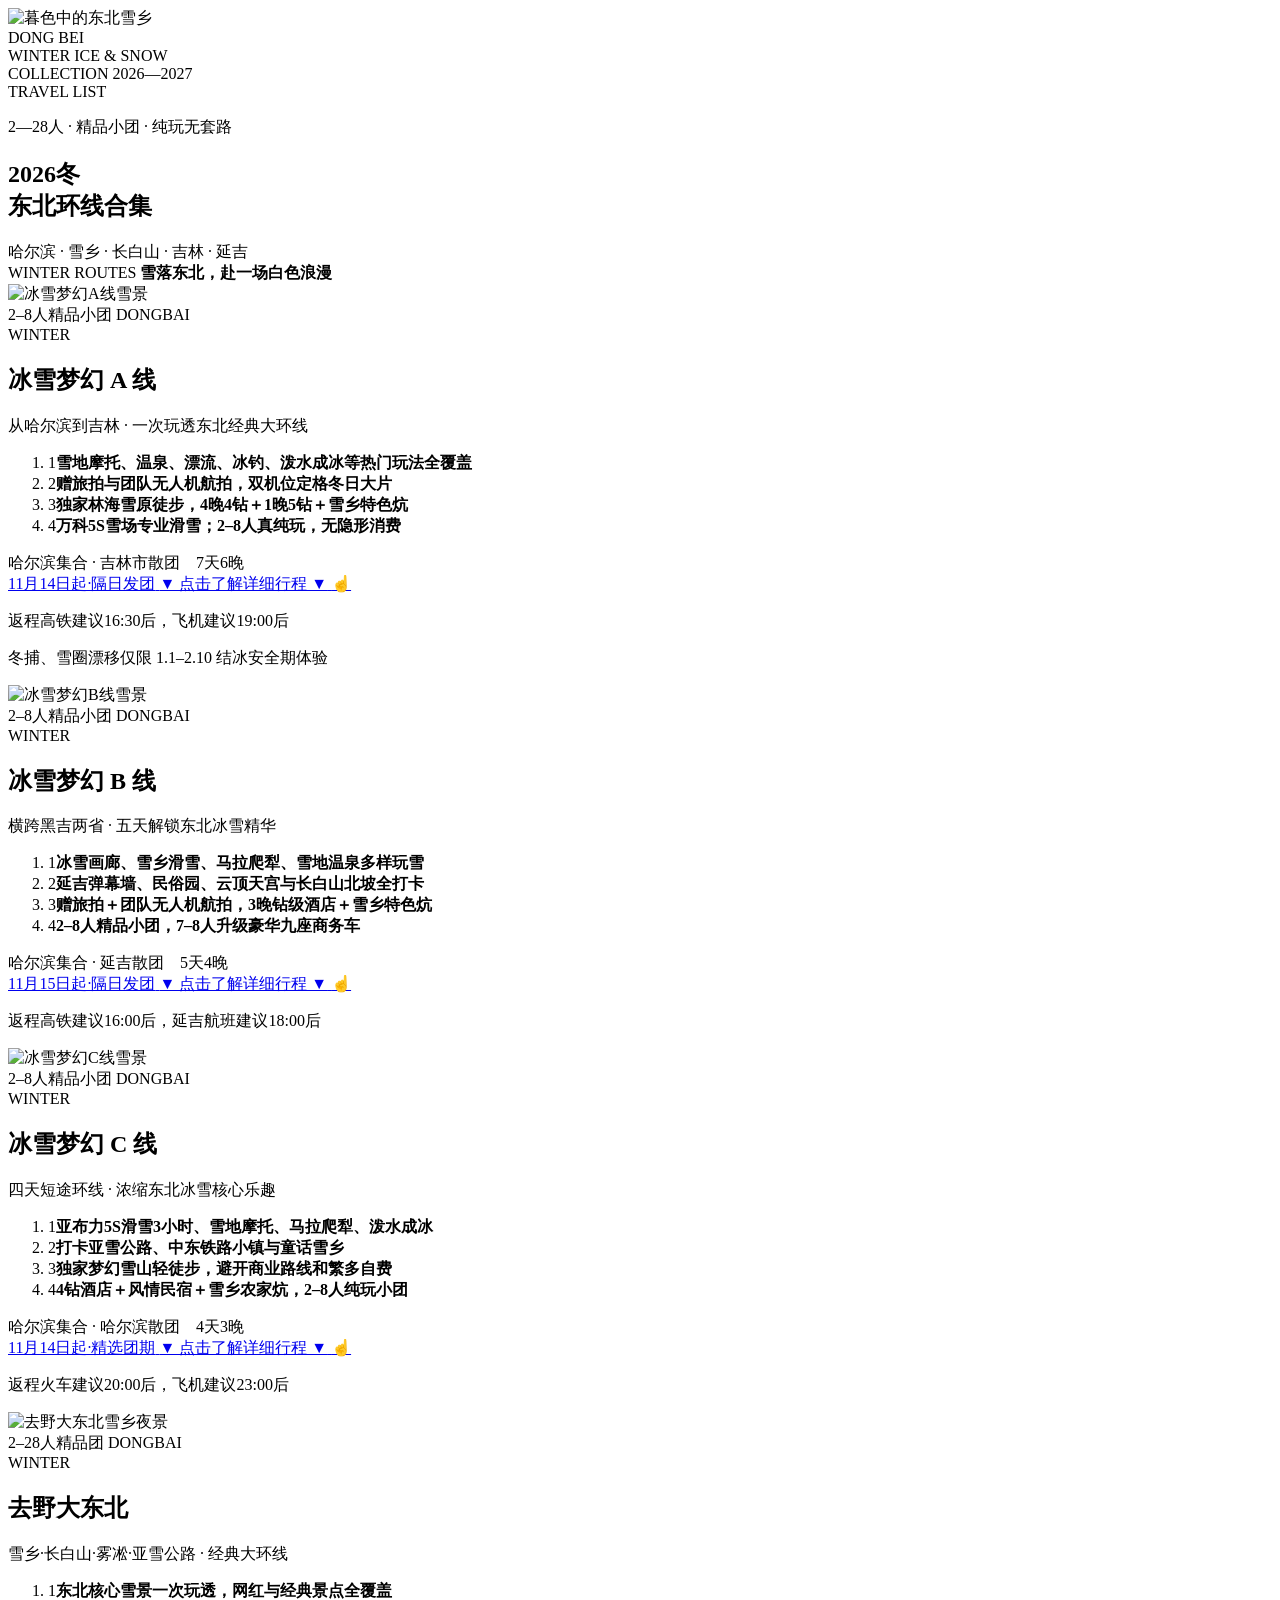
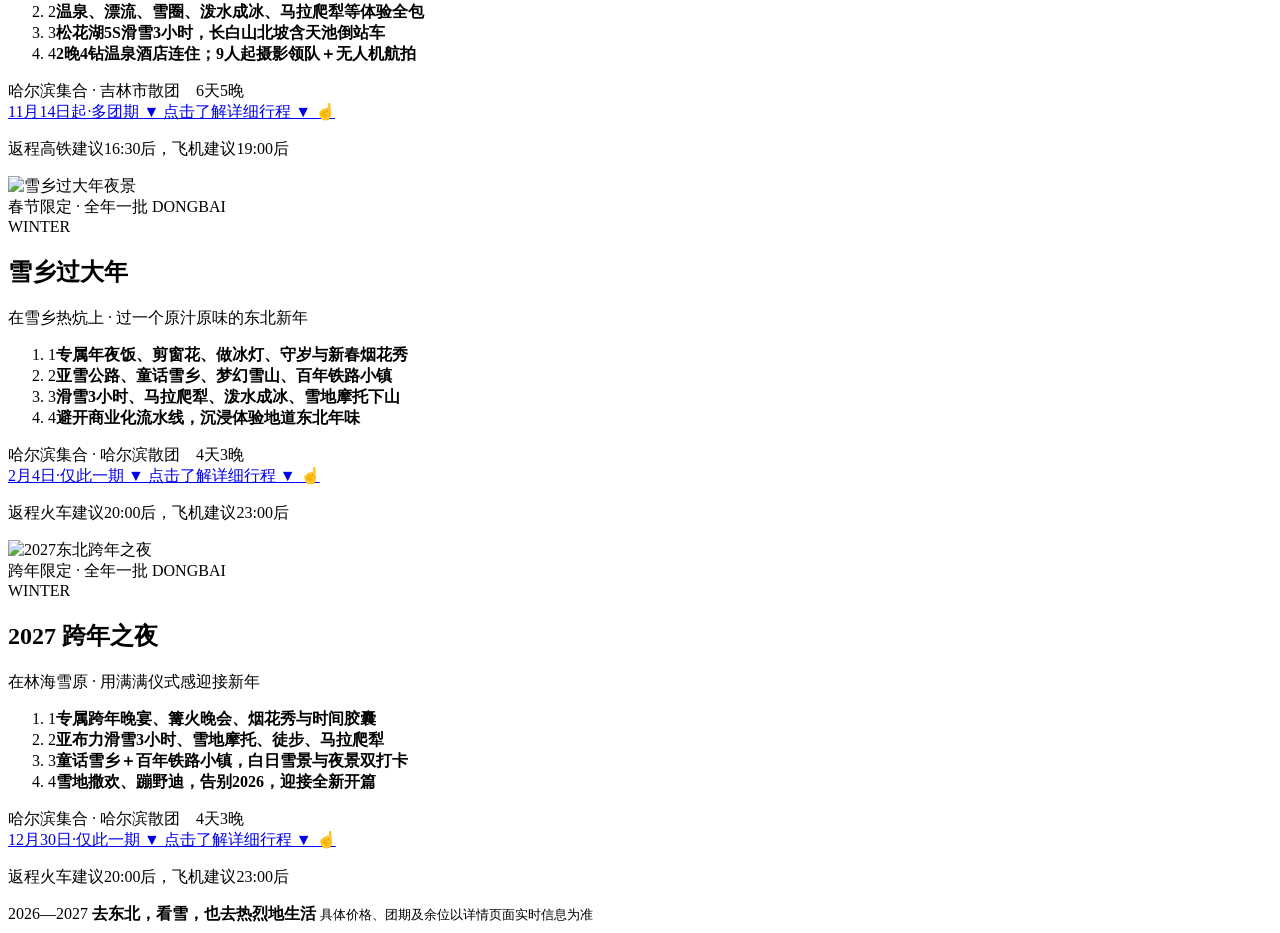
==== index.html @ 46a53133 "Publish Northeast winter routes page" ====
<!doctype html>
<html lang="zh-CN">
<head>
  <meta charset="UTF-8">
  <meta name="viewport" content="width=device-width, initial-scale=1">
  <title>2026冬 · 东北环线合集</title>
  <meta name="description" content="冰雪梦幻精品小团、经典大环线、春节与跨年限定团合集">
  <meta property="og:title" content="2026冬 · 东北环线合集">
  <meta property="og:description" content="六条东北冰雪线路，一次看懂经典雪景、玩雪体验与限定团期。">
  <meta property="og:image" content="https://img.xiumi.us/xmi/ua/1uqzu/i/9fdfdbf6350436d98f4e0e6d78423d98-sz_1035726.jpeg?x-oss-process=style/xmwebp">
  <meta property="og:type" content="website">
  <meta name="twitter:card" content="summary_large_image">
  <meta name="theme-color" content="#0b6674">
  <link rel="stylesheet" href="styles.css">
</head>
<body>
  <main class="page-shell">
    <section class="poster" aria-labelledby="poster-title">
      <img src="https://img.xiumi.us/xmi/ua/1uqzu/i/9fdfdbf6350436d98f4e0e6d78423d98-sz_1035726.jpeg?x-oss-process=style/xmwebp" alt="暮色中的东北雪乡">
      <div class="poster-shade"></div>
      <div class="snow-grain"></div>
      <div class="poster-topline">
        <span>DONG BEI<br>WINTER</span>
        <span>ICE &amp; SNOW<br>COLLECTION</span>
        <span>2026—2027<br>TRAVEL LIST</span>
      </div>
      <div class="poster-title">
        <p>2—28人 · 精品小团 · 纯玩无套路</p>
        <h1 id="poster-title">2026冬<br>东北环线合集</h1>
        <div class="poster-rule"></div>
        <span>哈尔滨 · 雪乡 · 长白山 · 吉林 · 延吉</span>
      </div>
      <div class="poster-foot">
        <span>WINTER ROUTES</span>
        <b>雪落东北，赴一场白色浪漫</b>
      </div>
    </section>

    <div class="ice-band"></div>

    <section class="route-list" aria-label="东北冰雪线路列表">
      <article class="route-card">
        <div class="route-visual">
          <img src="https://img.xiumi.us/xmi/ua/1uqzu/i/c421a208c5d6d1d1384940eb49bf2584-sz_1102637.jpg?x-oss-process=style/xmwebp" alt="冰雪梦幻A线雪景">
          <div class="route-shade"></div>
          <span class="route-eyebrow">2–8人精品小团</span>
          <span class="route-code">DONGBAI<br>WINTER</span>
          <div class="route-heading">
            <h2>冰雪梦幻 A 线</h2>
            <p>从哈尔滨到吉林 · 一次玩透东北经典大环线</p>
          </div>
        </div>
        <div class="route-copy">
          <div class="route-points">
            <ol>
              <li><span>1</span><b>雪地摩托、温泉、漂流、冰钓、泼水成冰等热门玩法全覆盖</b></li>
              <li><span>2</span><b>赠旅拍与团队无人机航拍，双机位定格冬日大片</b></li>
              <li><span>3</span><b>独家林海雪原徒步，4晚4钻＋1晚5钻＋雪乡特色炕</b></li>
              <li><span>4</span><b>万科5S雪场专业滑雪；2–8人真纯玩，无隐形消费</b></li>
            </ol>
            <div class="route-footer">哈尔滨集合 · 吉林市散团　7天6晚</div>
          </div>
          <a class="route-action" href="https://v.xiumius.cn/board/v5/3pfNb/562501200" target="_blank" rel="noreferrer" aria-label="查看冰雪梦幻A线详细行程">
            <span class="departure">11月14日起·隔日发团</span>
            <span class="detail">▼ 点击了解详细行程 ▼</span>
            <span class="hand" aria-hidden="true">☝</span>
          </a>
        </div>
        <p class="route-note">返程高铁建议16:30后，飞机建议19:00后</p>
        <p class="ice-note">冬捕、雪圈漂移仅限 1.1–2.10 结冰安全期体验</p>
      </article>

      <article class="route-card">
        <div class="route-visual">
          <img src="https://img.xiumi.us/xmi/ua/1uqzu/i/dc129131a92c3a5d35f0e43c9c9be4aa-sz_999300.JPG?x-oss-process=style/xmwebp" alt="冰雪梦幻B线雪景">
          <div class="route-shade"></div>
          <span class="route-eyebrow">2–8人精品小团</span>
          <span class="route-code">DONGBAI<br>WINTER</span>
          <div class="route-heading">
            <h2>冰雪梦幻 B 线</h2>
            <p>横跨黑吉两省 · 五天解锁东北冰雪精华</p>
          </div>
        </div>
        <div class="route-copy">
          <div class="route-points">
            <ol>
              <li><span>1</span><b>冰雪画廊、雪乡滑雪、马拉爬犁、雪地温泉多样玩雪</b></li>
              <li><span>2</span><b>延吉弹幕墙、民俗园、云顶天宫与长白山北坡全打卡</b></li>
              <li><span>3</span><b>赠旅拍＋团队无人机航拍，3晚钻级酒店＋雪乡特色炕</b></li>
              <li><span>4</span><b>2–8人精品小团，7–8人升级豪华九座商务车</b></li>
            </ol>
            <div class="route-footer">哈尔滨集合 · 延吉散团　5天4晚</div>
          </div>
          <a class="route-action" href="https://v.xiumius.cn/board/v5/3pfNb/562621563" target="_blank" rel="noreferrer" aria-label="查看冰雪梦幻B线详细行程">
            <span class="departure">11月15日起·隔日发团</span>
            <span class="detail">▼ 点击了解详细行程 ▼</span>
            <span class="hand" aria-hidden="true">☝</span>
          </a>
        </div>
        <p class="route-note">返程高铁建议16:00后，延吉航班建议18:00后</p>
      </article>

      <article class="route-card">
        <div class="route-visual">
          <img src="https://img.xiumi.us/xmi/ua/1uqzu/i/64af826470f8165892bcaf3c031d20d6-sz_1744182.jpg?x-oss-process=style/xmwebp" alt="冰雪梦幻C线雪景">
          <div class="route-shade"></div>
          <span class="route-eyebrow">2–8人精品小团</span>
          <span class="route-code">DONGBAI<br>WINTER</span>
          <div class="route-heading">
            <h2>冰雪梦幻 C 线</h2>
            <p>四天短途环线 · 浓缩东北冰雪核心乐趣</p>
          </div>
        </div>
        <div class="route-copy">
          <div class="route-points">
            <ol>
              <li><span>1</span><b>亚布力5S滑雪3小时、雪地摩托、马拉爬犁、泼水成冰</b></li>
              <li><span>2</span><b>打卡亚雪公路、中东铁路小镇与童话雪乡</b></li>
              <li><span>3</span><b>独家梦幻雪山轻徒步，避开商业路线和繁多自费</b></li>
              <li><span>4</span><b>4钻酒店＋风情民宿＋雪乡农家炕，2–8人纯玩小团</b></li>
            </ol>
            <div class="route-footer">哈尔滨集合 · 哈尔滨散团　4天3晚</div>
          </div>
          <a class="route-action" href="https://v.xiumius.cn/board/v5/3pfNb/562755816" target="_blank" rel="noreferrer" aria-label="查看冰雪梦幻C线详细行程">
            <span class="departure">11月14日起·精选团期</span>
            <span class="detail">▼ 点击了解详细行程 ▼</span>
            <span class="hand" aria-hidden="true">☝</span>
          </a>
        </div>
        <p class="route-note">返程火车建议20:00后，飞机建议23:00后</p>
      </article>

      <article class="route-card">
        <div class="route-visual">
          <img src="https://img.xiumi.us/xmi/ua/1uqzu/i/9fdfdbf6350436d98f4e0e6d78423d98-sz_1035726.jpeg?x-oss-process=style/xmwebp" alt="去野大东北雪乡夜景">
          <div class="route-shade"></div>
          <span class="route-eyebrow">2–28人精品团</span>
          <span class="route-code">DONGBAI<br>WINTER</span>
          <div class="route-heading">
            <h2>去野大东北</h2>
            <p>雪乡·长白山·雾凇·亚雪公路 · 经典大环线</p>
          </div>
        </div>
        <div class="route-copy">
          <div class="route-points">
            <ol>
              <li><span>1</span><b>东北核心雪景一次玩透，网红与经典景点全覆盖</b></li>
              <li><span>2</span><b>温泉、漂流、雪圈、泼水成冰、马拉爬犁等体验全包</b></li>
              <li><span>3</span><b>松花湖5S滑雪3小时，长白山北坡含天池倒站车</b></li>
              <li><span>4</span><b>2晚4钻温泉酒店连住；9人起摄影领队＋无人机航拍</b></li>
            </ol>
            <div class="route-footer">哈尔滨集合 · 吉林市散团　6天5晚</div>
          </div>
          <a class="route-action" href="https://v.xiumius.cn/board/v5/3pfNb/562727650" target="_blank" rel="noreferrer" aria-label="查看去野大东北详细行程">
            <span class="departure">11月14日起·多团期</span>
            <span class="detail">▼ 点击了解详细行程 ▼</span>
            <span class="hand" aria-hidden="true">☝</span>
          </a>
        </div>
        <p class="route-note">返程高铁建议16:30后，飞机建议19:00后</p>
      </article>

      <article class="route-card seasonal">
        <div class="route-visual">
          <img src="https://img.xiumi.us/xmi/ua/2OJ9v/i/bae0c40a6b3e3a0c2e3b394ff57428e0-sz_704606.jpg?x-oss-process=style/xmwebp" alt="雪乡过大年夜景">
          <div class="route-shade"></div>
          <span class="route-eyebrow">春节限定 · 全年一批</span>
          <span class="route-code">DONGBAI<br>WINTER</span>
          <div class="route-heading">
            <h2>雪乡过大年</h2>
            <p>在雪乡热炕上 · 过一个原汁原味的东北新年</p>
          </div>
        </div>
        <div class="route-copy">
          <div class="route-points">
            <ol>
              <li><span>1</span><b>专属年夜饭、剪窗花、做冰灯、守岁与新春烟花秀</b></li>
              <li><span>2</span><b>亚雪公路、童话雪乡、梦幻雪山、百年铁路小镇</b></li>
              <li><span>3</span><b>滑雪3小时、马拉爬犁、泼水成冰、雪地摩托下山</b></li>
              <li><span>4</span><b>避开商业化流水线，沉浸体验地道东北年味</b></li>
            </ol>
            <div class="route-footer">哈尔滨集合 · 哈尔滨散团　4天3晚</div>
          </div>
          <a class="route-action" href="https://v.xiumius.cn/board/v5/4Iz3o/722008819" target="_blank" rel="noreferrer" aria-label="查看雪乡过大年详细行程">
            <span class="departure">2月4日·仅此一期</span>
            <span class="detail">▼ 点击了解详细行程 ▼</span>
            <span class="hand" aria-hidden="true">☝</span>
          </a>
        </div>
        <p class="route-note">返程火车建议20:00后，飞机建议23:00后</p>
      </article>

      <article class="route-card seasonal">
        <div class="route-visual">
          <img src="https://img.xiumi.us/xmi/ua/2OJ9v/i/703c84640d673d62c1966efb4b335147-sz_1415199.jpg?x-oss-process=style/xmwebp" alt="2027东北跨年之夜">
          <div class="route-shade"></div>
          <span class="route-eyebrow">跨年限定 · 全年一批</span>
          <span class="route-code">DONGBAI<br>WINTER</span>
          <div class="route-heading">
            <h2>2027 跨年之夜</h2>
            <p>在林海雪原 · 用满满仪式感迎接新年</p>
          </div>
        </div>
        <div class="route-copy">
          <div class="route-points">
            <ol>
              <li><span>1</span><b>专属跨年晚宴、篝火晚会、烟花秀与时间胶囊</b></li>
              <li><span>2</span><b>亚布力滑雪3小时、雪地摩托、徒步、马拉爬犁</b></li>
              <li><span>3</span><b>童话雪乡＋百年铁路小镇，白日雪景与夜景双打卡</b></li>
              <li><span>4</span><b>雪地撒欢、蹦野迪，告别2026，迎接全新开篇</b></li>
            </ol>
            <div class="route-footer">哈尔滨集合 · 哈尔滨散团　4天3晚</div>
          </div>
          <a class="route-action" href="https://v.xiumius.cn/board/v5/4Iz3o/722008274" target="_blank" rel="noreferrer" aria-label="查看2027跨年之夜详细行程">
            <span class="departure">12月30日·仅此一期</span>
            <span class="detail">▼ 点击了解详细行程 ▼</span>
            <span class="hand" aria-hidden="true">☝</span>
          </a>
        </div>
        <p class="route-note">返程火车建议20:00后，飞机建议23:00后</p>
      </article>
    </section>

    <footer class="page-footer">
      <span>2026—2027</span>
      <strong>去东北，看雪，也去热烈地生活</strong>
      <small>具体价格、团期及余位以详情页面实时信息为准</small>
    </footer>
  </main>
</body>
</html>
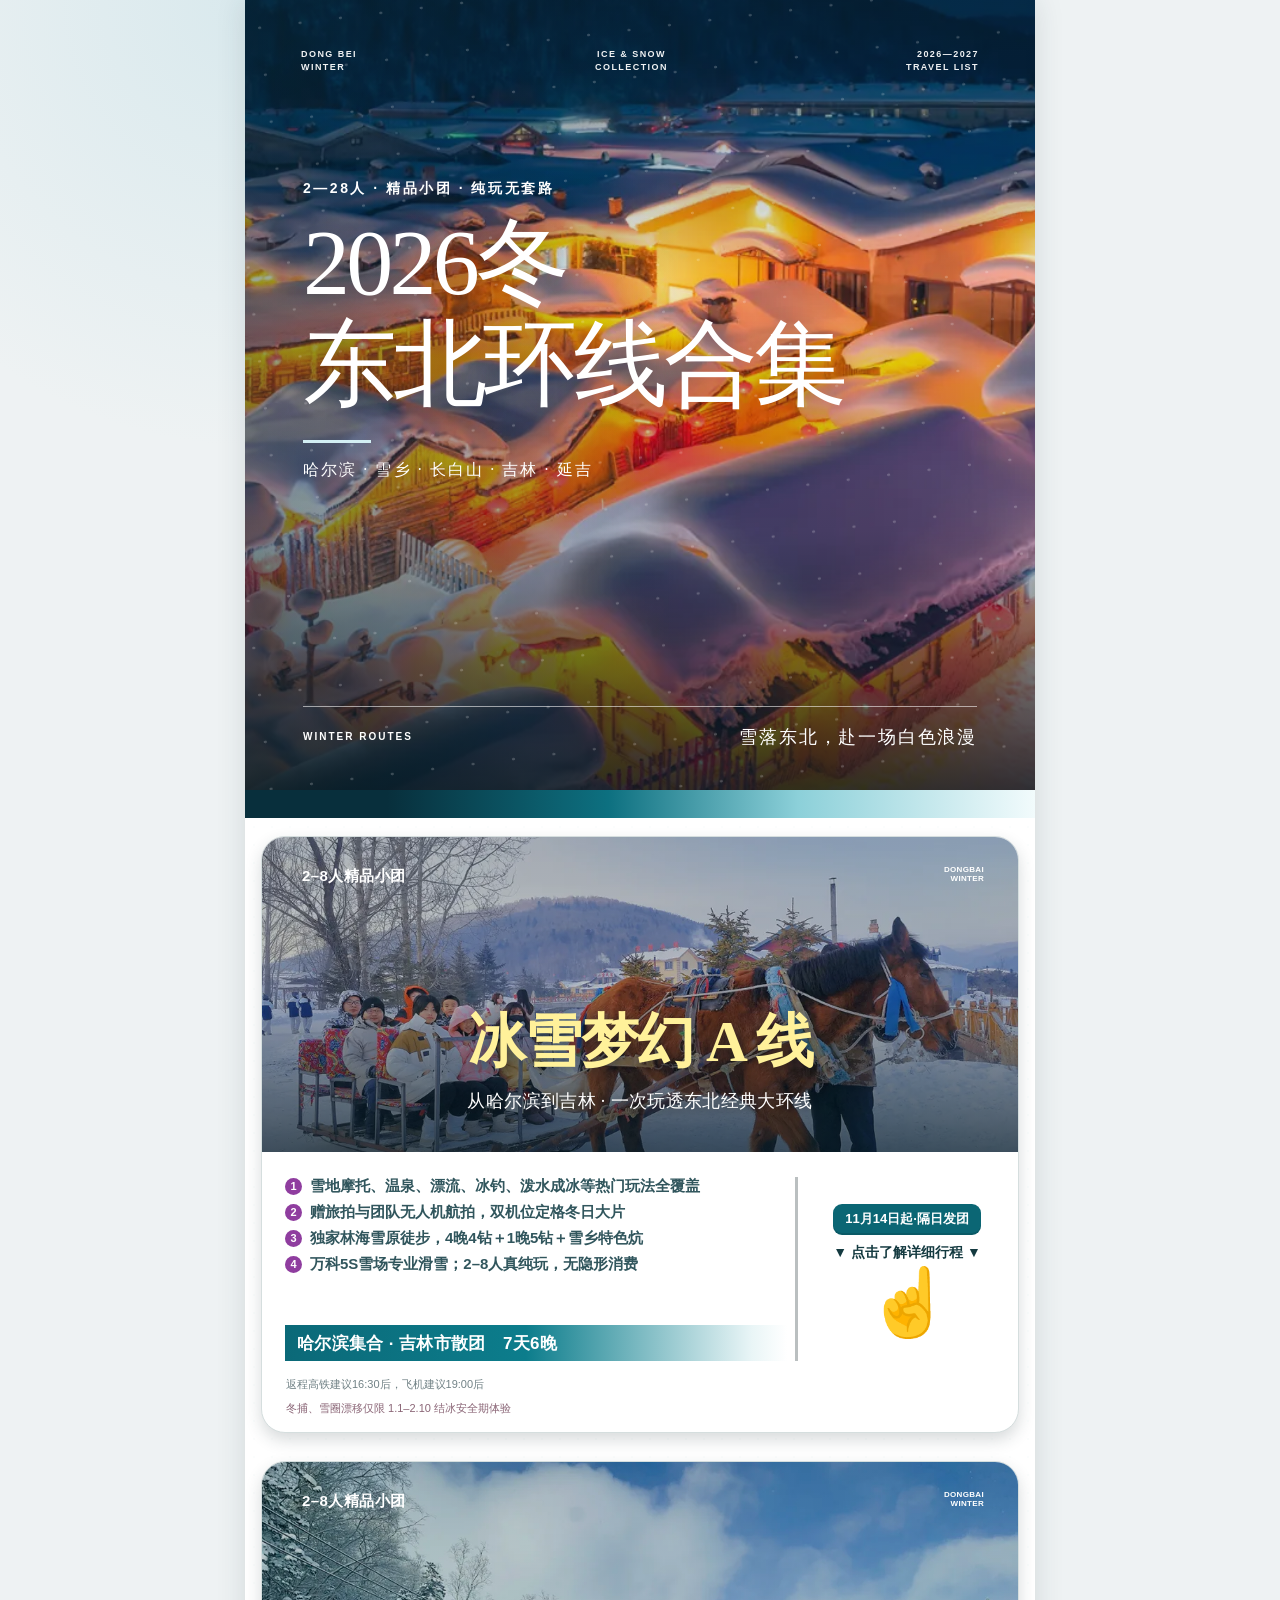
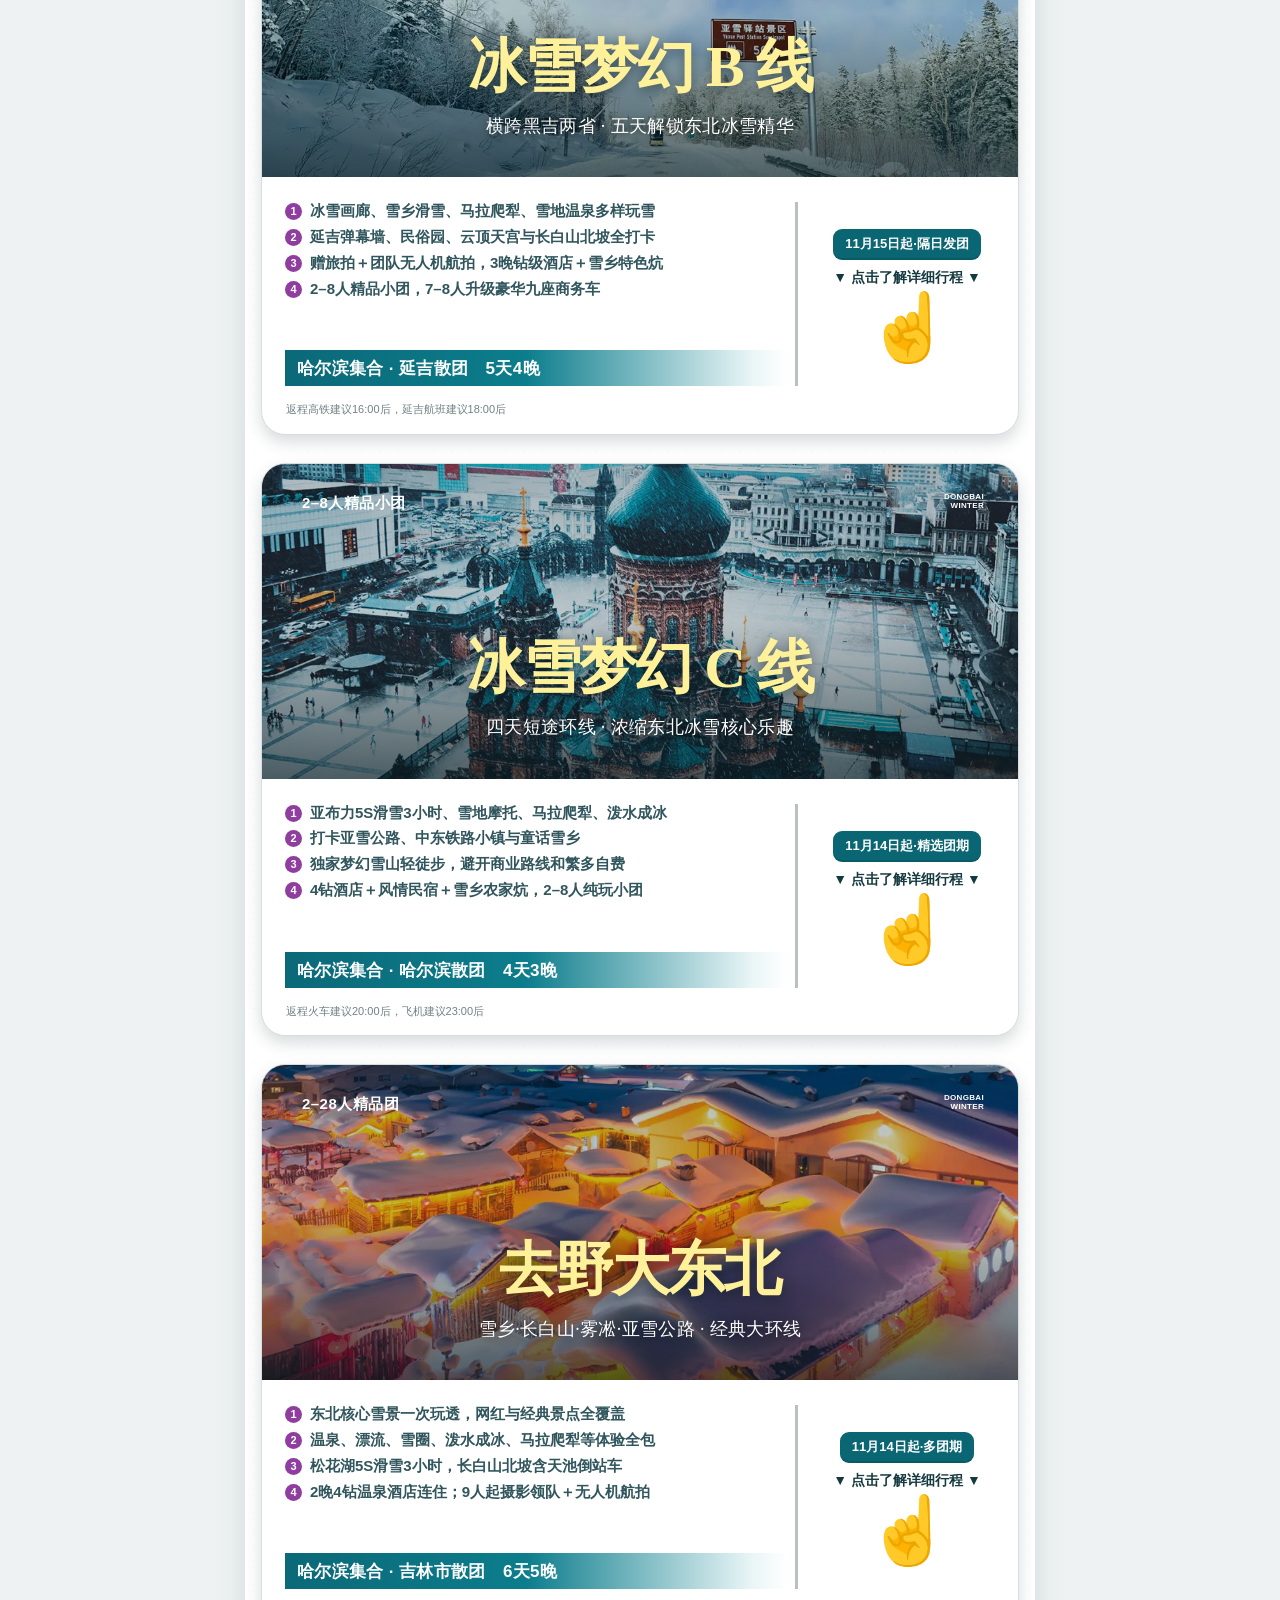
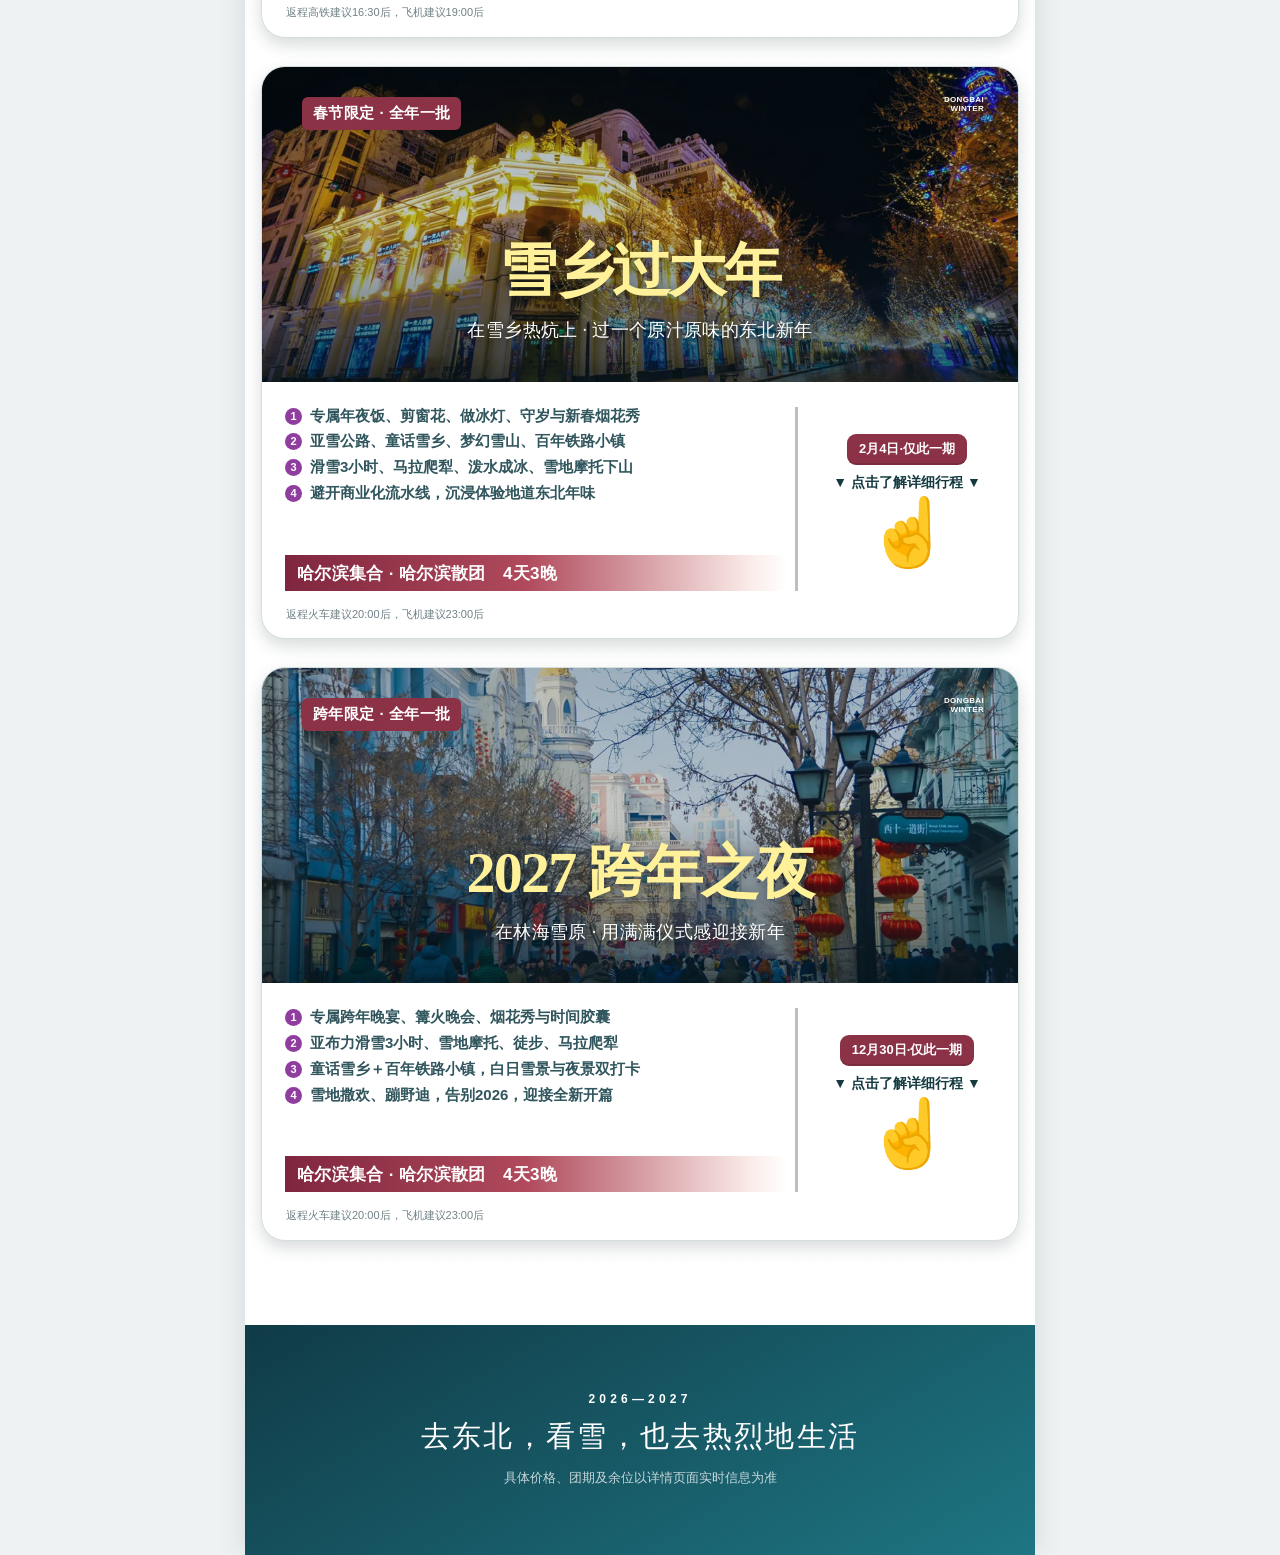
==== commit 8fbeb5ed: "Host route images in repository" ====
--- a/index.html
+++ b/index.html
@@ -7,7 +7,7 @@
   <meta name="description" content="冰雪梦幻精品小团、经典大环线、春节与跨年限定团合集">
   <meta property="og:title" content="2026冬 · 东北环线合集">
   <meta property="og:description" content="六条东北冰雪线路，一次看懂经典雪景、玩雪体验与限定团期。">
-  <meta property="og:image" content="https://img.xiumi.us/xmi/ua/1uqzu/i/9fdfdbf6350436d98f4e0e6d78423d98-sz_1035726.jpeg?x-oss-process=style/xmwebp">
+  <meta property="og:image" content="https://markwu0706-lang.github.io/test111/og.png">
   <meta property="og:type" content="website">
   <meta name="twitter:card" content="summary_large_image">
   <meta name="theme-color" content="#0b6674">
@@ -16,7 +16,7 @@
 <body>
   <main class="page-shell">
     <section class="poster" aria-labelledby="poster-title">
-      <img src="https://img.xiumi.us/xmi/ua/1uqzu/i/9fdfdbf6350436d98f4e0e6d78423d98-sz_1035726.jpeg?x-oss-process=style/xmwebp" alt="暮色中的东北雪乡">
+      <img src="images/route-grand.webp" alt="暮色中的东北雪乡">
       <div class="poster-shade"></div>
       <div class="snow-grain"></div>
       <div class="poster-topline">
@@ -41,7 +41,7 @@
     <section class="route-list" aria-label="东北冰雪线路列表">
       <article class="route-card">
         <div class="route-visual">
-          <img src="https://img.xiumi.us/xmi/ua/1uqzu/i/c421a208c5d6d1d1384940eb49bf2584-sz_1102637.jpg?x-oss-process=style/xmwebp" alt="冰雪梦幻A线雪景">
+          <img src="images/route-a.webp" alt="冰雪梦幻A线雪景">
           <div class="route-shade"></div>
           <span class="route-eyebrow">2–8人精品小团</span>
           <span class="route-code">DONGBAI<br>WINTER</span>
@@ -72,7 +72,7 @@
 
       <article class="route-card">
         <div class="route-visual">
-          <img src="https://img.xiumi.us/xmi/ua/1uqzu/i/dc129131a92c3a5d35f0e43c9c9be4aa-sz_999300.JPG?x-oss-process=style/xmwebp" alt="冰雪梦幻B线雪景">
+          <img src="images/route-b.webp" alt="冰雪梦幻B线雪景">
           <div class="route-shade"></div>
           <span class="route-eyebrow">2–8人精品小团</span>
           <span class="route-code">DONGBAI<br>WINTER</span>
@@ -102,7 +102,7 @@
 
       <article class="route-card">
         <div class="route-visual">
-          <img src="https://img.xiumi.us/xmi/ua/1uqzu/i/64af826470f8165892bcaf3c031d20d6-sz_1744182.jpg?x-oss-process=style/xmwebp" alt="冰雪梦幻C线雪景">
+          <img src="images/route-c.webp" alt="冰雪梦幻C线雪景">
           <div class="route-shade"></div>
           <span class="route-eyebrow">2–8人精品小团</span>
           <span class="route-code">DONGBAI<br>WINTER</span>
@@ -132,7 +132,7 @@
 
       <article class="route-card">
         <div class="route-visual">
-          <img src="https://img.xiumi.us/xmi/ua/1uqzu/i/9fdfdbf6350436d98f4e0e6d78423d98-sz_1035726.jpeg?x-oss-process=style/xmwebp" alt="去野大东北雪乡夜景">
+          <img src="images/route-grand.webp" alt="去野大东北雪乡夜景">
           <div class="route-shade"></div>
           <span class="route-eyebrow">2–28人精品团</span>
           <span class="route-code">DONGBAI<br>WINTER</span>
@@ -162,7 +162,7 @@
 
       <article class="route-card seasonal">
         <div class="route-visual">
-          <img src="https://img.xiumi.us/xmi/ua/2OJ9v/i/bae0c40a6b3e3a0c2e3b394ff57428e0-sz_704606.jpg?x-oss-process=style/xmwebp" alt="雪乡过大年夜景">
+          <img src="images/route-newyear.webp" alt="雪乡过大年夜景">
           <div class="route-shade"></div>
           <span class="route-eyebrow">春节限定 · 全年一批</span>
           <span class="route-code">DONGBAI<br>WINTER</span>
@@ -192,7 +192,7 @@
 
       <article class="route-card seasonal">
         <div class="route-visual">
-          <img src="https://img.xiumi.us/xmi/ua/2OJ9v/i/703c84640d673d62c1966efb4b335147-sz_1415199.jpg?x-oss-process=style/xmwebp" alt="2027东北跨年之夜">
+          <img src="images/route-countdown.webp" alt="2027东北跨年之夜">
           <div class="route-shade"></div>
           <span class="route-eyebrow">跨年限定 · 全年一批</span>
           <span class="route-code">DONGBAI<br>WINTER</span>
--- a/styles.css
+++ b/styles.css
@@ -0,0 +1,275 @@
+:root {
+  --background: #eef2f3;
+  --foreground: #17363c;
+  --card: #ffffff;
+  --card-foreground: #17363c;
+  --primary: #0b6674;
+  --primary-foreground: #ffffff;
+  --secondary: #e3f2f3;
+  --secondary-foreground: #174b54;
+  --muted: #edf2f2;
+  --muted-foreground: #5d7478;
+  --accent: #8a3a9b;
+  --accent-foreground: #ffffff;
+  --border: #d3dddd;
+  --input: #d3dddd;
+  --ring: #5ab5c1;
+  --radius: 1rem;
+}
+
+* { box-sizing: border-box; }
+html { background: var(--background); }
+
+body {
+  margin: 0;
+  color: var(--foreground);
+  background: radial-gradient(circle at 20% 0%, rgba(177, 216, 226, .35), transparent 28rem), #eef2f3;
+  font-family: "PingFang SC", "Microsoft YaHei", "Noto Sans CJK SC", sans-serif;
+}
+
+a { color: inherit; text-decoration: none; }
+
+.page-shell {
+  width: min(790px, 100%);
+  margin: 0 auto;
+  min-height: 100vh;
+  overflow: hidden;
+  background: #fff;
+  box-shadow: 0 0 28px rgba(29, 55, 60, .13);
+}
+
+.poster {
+  position: relative;
+  height: 790px;
+  color: white;
+  isolation: isolate;
+  overflow: hidden;
+}
+
+.poster > img, .route-visual > img {
+  position: absolute;
+  inset: 0;
+  width: 100%;
+  height: 100%;
+  object-fit: cover;
+}
+
+.poster > img { transform: scale(1.02); }
+
+.poster-shade {
+  position: absolute;
+  inset: 0;
+  z-index: 1;
+  background: linear-gradient(180deg, rgba(8,35,50,.55) 0%, rgba(8,42,53,.05) 35%, rgba(5,37,46,.25) 67%, rgba(4,25,32,.82) 100%), linear-gradient(90deg, rgba(6,41,50,.38), transparent 55%);
+}
+
+.snow-grain {
+  position: absolute;
+  inset: 0;
+  z-index: 2;
+  opacity: .2;
+  background-image: radial-gradient(circle, #fff 0 1px, transparent 1.5px);
+  background-size: 37px 43px;
+  transform: rotate(-7deg) scale(1.1);
+}
+
+.poster-topline {
+  position: absolute;
+  z-index: 3;
+  left: 56px;
+  right: 56px;
+  top: 48px;
+  display: flex;
+  justify-content: space-between;
+  font: 600 9px/1.45 Arial, sans-serif;
+  letter-spacing: .16em;
+  opacity: .94;
+}
+
+.poster-topline span:nth-child(2) { text-align: center; }
+.poster-topline span:nth-child(3) { text-align: right; }
+
+.poster-title {
+  position: absolute;
+  z-index: 3;
+  left: 58px;
+  right: 58px;
+  top: 180px;
+}
+
+.poster-title p {
+  margin: 0 0 14px;
+  font-size: 14px;
+  font-weight: 600;
+  letter-spacing: .18em;
+}
+
+.poster-title h1 {
+  margin: 0;
+  color: #fff;
+  font-family: "Songti SC", "STSong", "SimSun", serif;
+  font-size: clamp(64px, 11vw, 94px);
+  font-weight: 500;
+  line-height: 1.08;
+  letter-spacing: -.04em;
+  text-shadow: 0 5px 22px rgba(0, 24, 35, .28);
+}
+
+.poster-rule { width: 68px; height: 3px; margin: 25px 0 17px; background: #d3eff4; }
+
+.poster-title > span {
+  font-family: "Songti SC", "STSong", serif;
+  font-size: 16px;
+  letter-spacing: .13em;
+}
+
+.poster-foot {
+  position: absolute;
+  z-index: 3;
+  left: 58px;
+  right: 58px;
+  bottom: 41px;
+  display: flex;
+  align-items: center;
+  justify-content: space-between;
+  gap: 30px;
+  padding-top: 18px;
+  border-top: 1px solid rgba(255,255,255,.56);
+}
+
+.poster-foot span { font: 700 10px/1 Arial, sans-serif; letter-spacing: .2em; }
+.poster-foot b { font-family: "Songti SC", "STSong", serif; font-size: 18px; font-weight: 500; letter-spacing: .1em; }
+
+.ice-band { height: 28px; background: linear-gradient(90deg, #082f3c 0 18%, #0d7080 46%, #8cd0d9 70%, #f2fbfc 100%); }
+
+.route-list {
+  padding: 18px 16px 56px;
+  background: linear-gradient(rgba(255,255,255,.95), rgba(255,255,255,.95)), radial-gradient(circle, #b7d8dc 1px, transparent 1px);
+  background-size: auto, 18px 18px;
+}
+
+.route-card {
+  position: relative;
+  margin: 0 0 28px;
+  overflow: hidden;
+  border: 1px solid #d5dede;
+  border-radius: 24px;
+  background: #fff;
+  box-shadow: 0 7px 16px rgba(38, 58, 62, .18);
+}
+
+.route-visual { position: relative; height: 315px; overflow: hidden; }
+.route-visual > img { object-position: center; }
+.route-card:nth-child(1) .route-visual > img { object-position: center 48%; }
+.route-card:nth-child(3) .route-visual > img { object-position: center 42%; }
+
+.route-shade { position: absolute; inset: 0; background: linear-gradient(180deg, rgba(5,29,37,.28), rgba(4,33,42,.22) 48%, rgba(3,24,31,.68)); }
+.route-eyebrow, .route-code, .route-heading { position: absolute; z-index: 1; }
+
+.route-eyebrow { left: 40px; top: 30px; color: #fff; font-size: 15px; font-weight: 700; letter-spacing: .03em; }
+.route-code { right: 34px; top: 28px; color: white; font: 700 8px/1.15 Arial, sans-serif; letter-spacing: .04em; text-align: right; }
+
+.route-heading { left: 30px; right: 30px; bottom: 39px; text-align: center; }
+.route-heading h2 {
+  margin: 0;
+  color: #fff19a;
+  font-family: "Songti SC", "STSong", "SimSun", serif;
+  font-size: clamp(39px, 7.6vw, 58px);
+  font-weight: 600;
+  line-height: 1.1;
+  letter-spacing: -.03em;
+  text-shadow: 0 3px 14px rgba(5, 22, 28, .54);
+}
+
+.route-heading p { margin: 15px 0 0; color: #fff; font-family: "Songti SC", "STSong", serif; font-size: 18px; line-height: 1.35; letter-spacing: .02em; text-shadow: 0 2px 9px rgba(0,0,0,.48); }
+
+.route-copy { display: grid; grid-template-columns: minmax(0, 1fr) 202px; min-height: 224px; padding: 25px 18px 15px 23px; }
+.route-points { display: flex; min-width: 0; flex-direction: column; padding-right: 18px; border-right: 3px solid #babfc0; }
+.route-points ol { display: grid; gap: 7px; margin: 0; padding: 0; list-style: none; }
+.route-points li { display: grid; grid-template-columns: 20px minmax(0,1fr); align-items: start; gap: 5px; font-size: 15px; line-height: 1.26; }
+
+.route-points li > span {
+  display: grid;
+  width: 17px;
+  height: 17px;
+  margin-top: 1px;
+  place-items: center;
+  border-radius: 50%;
+  color: #fff;
+  background: #8f3d9f;
+  font: 700 11px/1 Arial, sans-serif;
+}
+
+.route-points li b { color: #31565d; font-weight: 650; }
+
+.route-footer {
+  width: calc(100% + 10px);
+  margin-top: auto;
+  padding: 7px 12px 6px;
+  color: white;
+  background: linear-gradient(90deg, #0b6978 0%, #0c7d8c 48%, rgba(203,232,235,.42) 93%, transparent 100%);
+  font-size: 17px;
+  font-weight: 800;
+  letter-spacing: .02em;
+  white-space: nowrap;
+}
+
+.route-action { display: flex; align-items: center; justify-content: center; flex-direction: column; gap: 9px; padding-left: 16px; text-align: center; }
+.departure { display: inline-block; padding: 8px 12px; border-radius: 9px; color: white; background: #0b6674; font-size: 13px; font-weight: 800; line-height: 1.15; white-space: nowrap; box-shadow: inset 0 -2px 0 rgba(0,0,0,.12); }
+.detail { color: #143a40; font-size: 14px; font-weight: 800; white-space: nowrap; }
+.route-action .hand { color: #0b6a79; font-size: 66px; line-height: .95; transition: transform .2s ease; }
+.route-action:hover .hand { transform: translateY(-4px) rotate(-4deg); }
+
+.route-note, .ice-note { margin: 0; padding: 0 24px 16px; color: #718286; font-size: 11px; line-height: 1.5; }
+.ice-note { margin-top: -9px; color: #8a6576; }
+.seasonal .route-eyebrow, .seasonal .departure { background: #8b3247; }
+.seasonal .route-eyebrow { padding: 7px 11px; border-radius: 6px; }
+.seasonal .route-footer { background: linear-gradient(90deg, #7f263e 0%, #b04a5c 48%, rgba(246,218,211,.5) 93%, transparent 100%); }
+
+.page-footer {
+  display: flex;
+  min-height: 230px;
+  align-items: center;
+  justify-content: center;
+  flex-direction: column;
+  gap: 12px;
+  padding: 42px 30px;
+  color: #fff;
+  text-align: center;
+  background: linear-gradient(150deg, rgba(6,51,63,.96), rgba(8,104,119,.91)), url('https://img.xiumi.us/xmi/ua/1uqzu/i/dc129131a92c3a5d35f0e43c9c9be4aa-sz_999300.JPG?x-oss-process=style/xmwebp') center/cover;
+}
+
+.page-footer span { font: 700 12px/1 Arial, sans-serif; letter-spacing: .35em; }
+.page-footer strong { font-family: "Songti SC", "STSong", serif; font-size: 29px; font-weight: 500; letter-spacing: .08em; }
+.page-footer small { opacity: .75; }
+
+@media (max-width: 620px) {
+  .page-shell { width: 100%; box-shadow: none; }
+  .poster { height: 100vw; min-height: 560px; max-height: 790px; }
+  .poster-topline { left: 24px; right: 24px; top: 27px; }
+  .poster-title { left: 28px; right: 28px; top: 135px; }
+  .poster-title h1 { font-size: clamp(54px, 15vw, 76px); }
+  .poster-title p { font-size: 11px; }
+  .poster-foot { left: 28px; right: 28px; bottom: 26px; }
+  .poster-foot b { font-size: 14px; }
+  .route-list { padding: 13px 10px 36px; }
+  .route-card { border-radius: 17px; margin-bottom: 20px; }
+  .route-visual { height: 46vw; min-height: 220px; max-height: 315px; }
+  .route-eyebrow { left: 22px; top: 20px; font-size: 12px; }
+  .route-code { right: 20px; top: 20px; }
+  .route-heading { bottom: 25px; }
+  .route-heading h2 { font-size: clamp(31px, 10vw, 50px); }
+  .route-heading p { margin-top: 9px; font-size: 13px; }
+  .route-copy { grid-template-columns: minmax(0,1fr) 128px; min-height: 205px; padding: 17px 10px 11px 13px; }
+  .route-points { padding-right: 8px; border-right-width: 2px; }
+  .route-points ol { gap: 5px; }
+  .route-points li { grid-template-columns: 17px minmax(0,1fr); gap: 3px; font-size: 11px; line-height: 1.28; }
+  .route-points li > span { width: 14px; height: 14px; font-size: 9px; }
+  .route-footer { padding: 6px 6px 5px; font-size: 12px; letter-spacing: 0; }
+  .route-action { gap: 7px; padding-left: 8px; }
+  .departure { padding: 7px 7px; font-size: 9px; }
+  .detail { font-size: 9px; }
+  .route-action .hand { font-size: 48px; }
+  .route-note, .ice-note { padding: 0 14px 12px; font-size: 9px; }
+  .ice-note { margin-top: -7px; }
+}
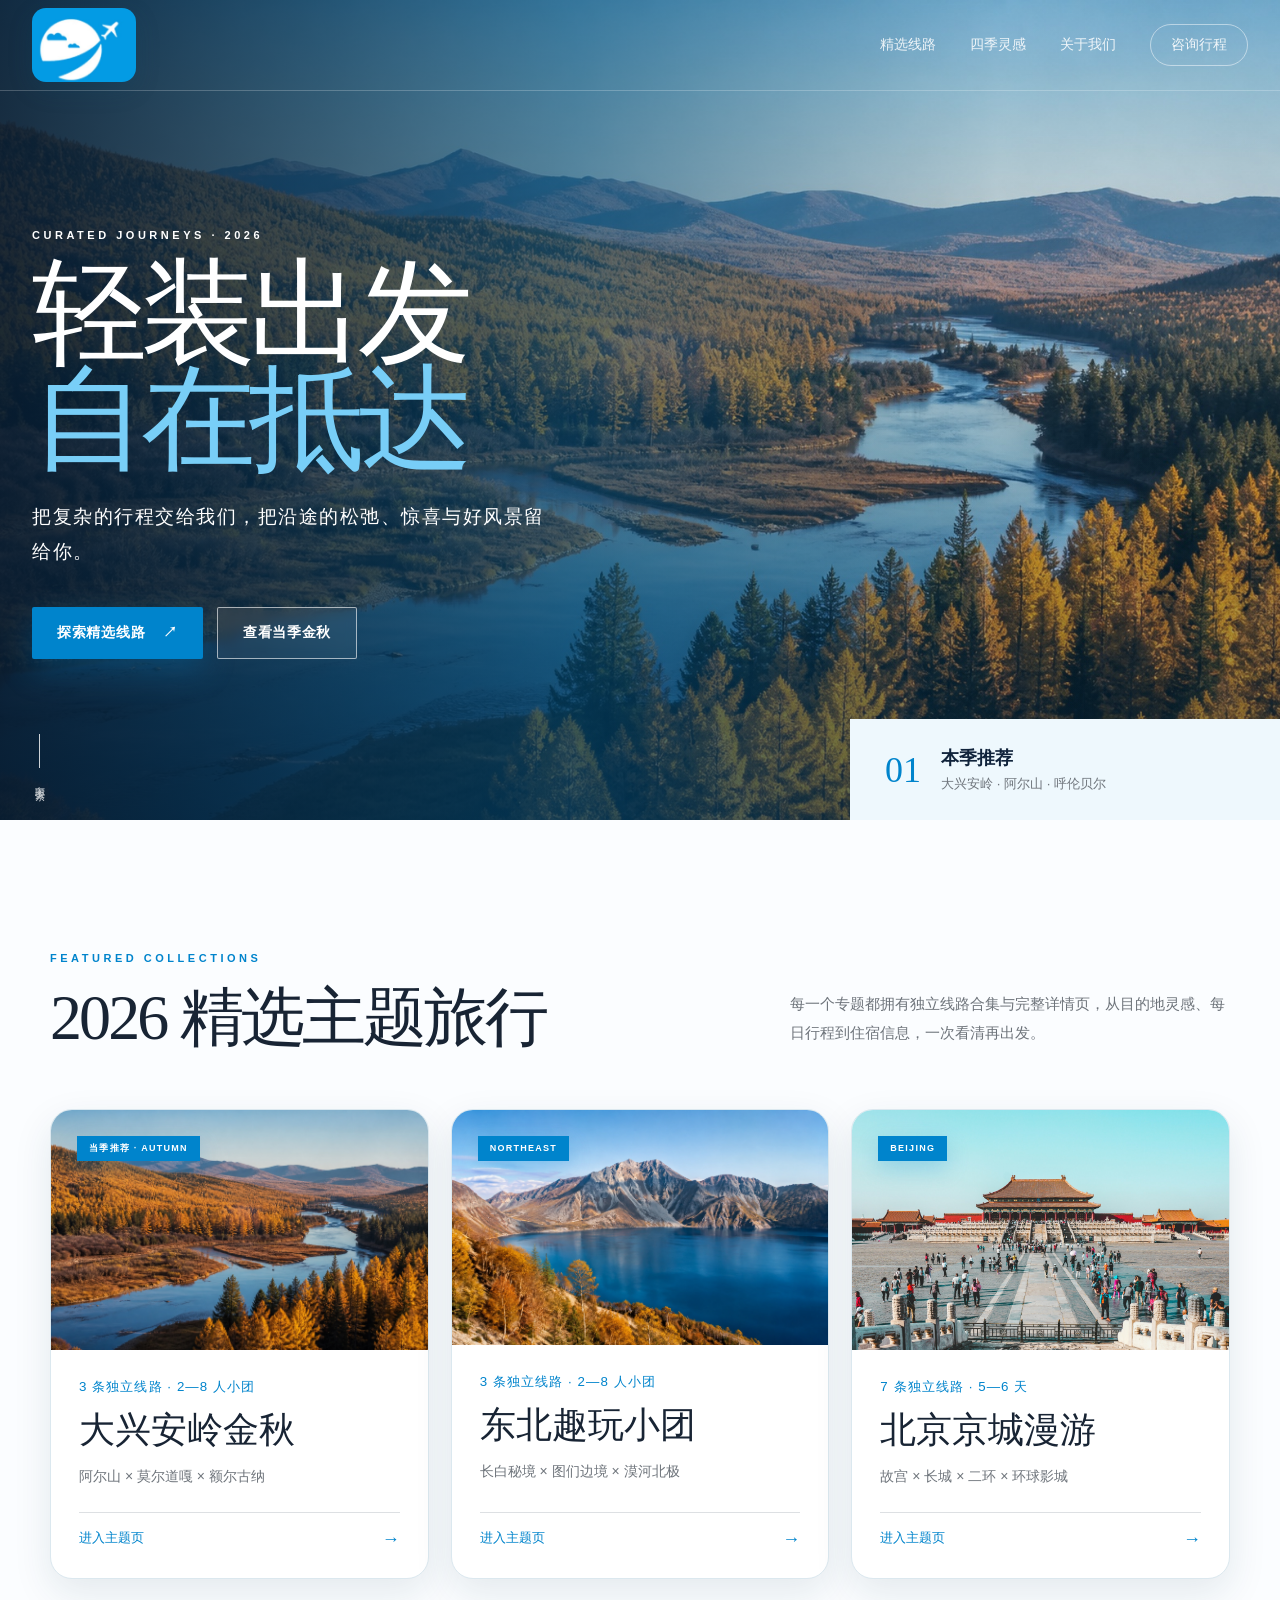
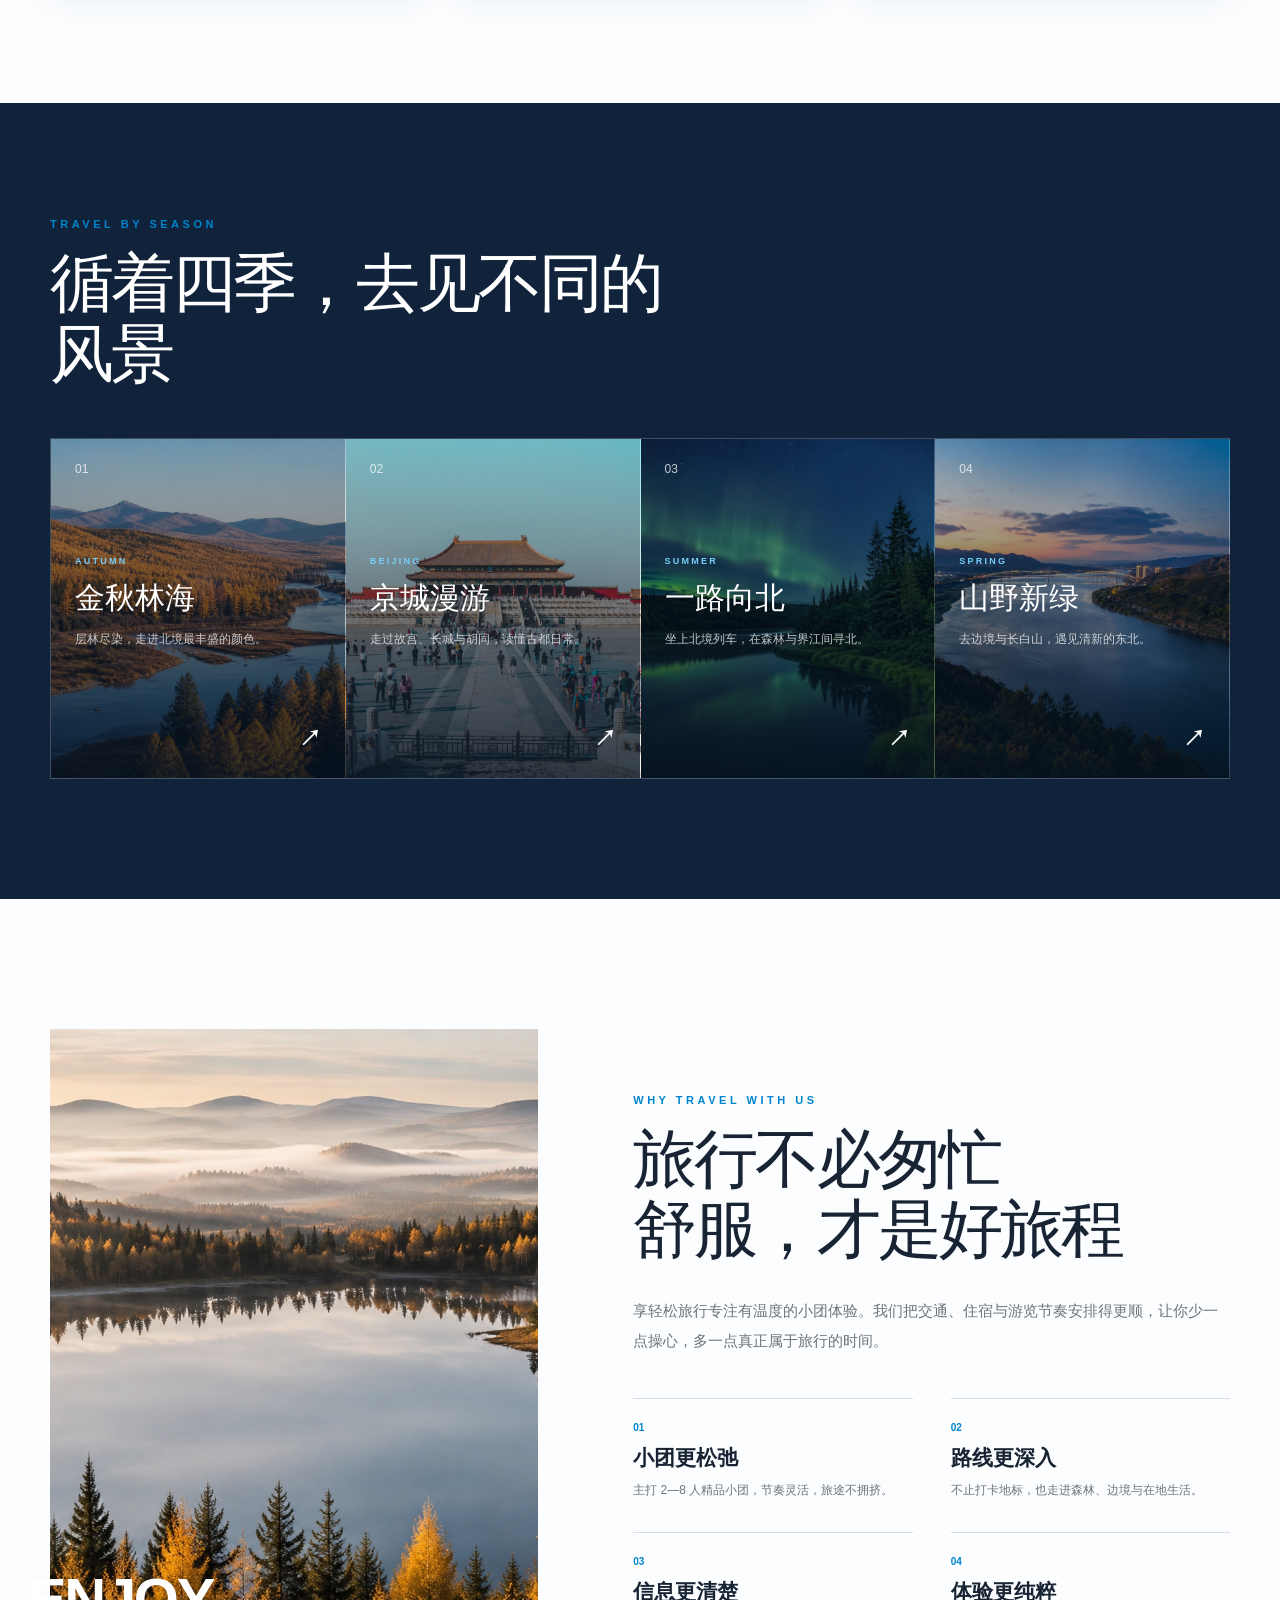
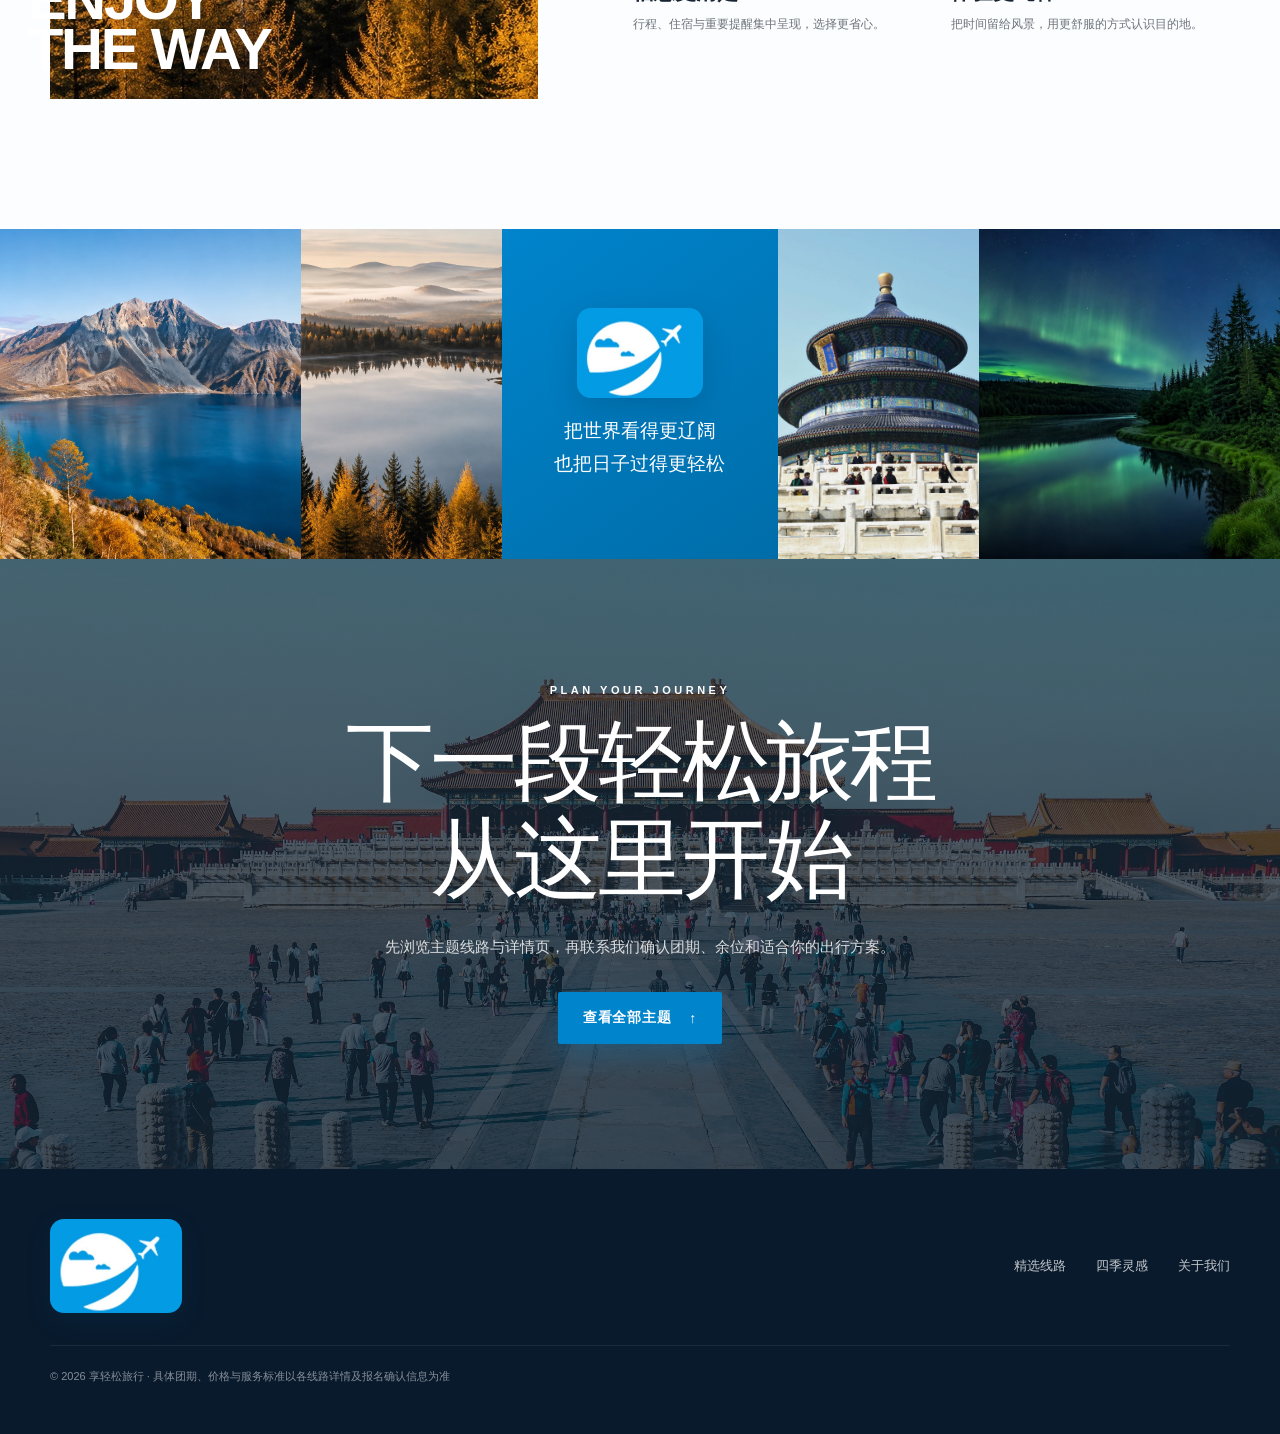
==== commit 4383d94d: "Add Beijing route collection and retire winter landing page" ====
--- a/index.html
+++ b/index.html
@@ -1,231 +1,120 @@
 <!doctype html>
 <html lang="zh-CN">
 <head>
-  <meta charset="UTF-8">
+  <meta charset="utf-8">
   <meta name="viewport" content="width=device-width, initial-scale=1">
-  <title>2026冬 · 东北环线合集</title>
-  <meta name="description" content="冰雪梦幻精品小团、经典大环线、春节与跨年限定团合集">
-  <meta property="og:title" content="2026冬 · 东北环线合集">
-  <meta property="og:description" content="六条东北冰雪线路，一次看懂经典雪景、玩雪体验与限定团期。">
-  <meta property="og:image" content="https://markwu0706-lang.github.io/test111/og.png">
+  <meta name="theme-color" content="#0084cc">
+  <title>享轻松旅行｜精品小团与四季主题旅行</title>
+  <meta name="description" content="享轻松旅行，精选北京城市漫游、大兴安岭金秋与东北北境精品小团。">
+  <meta property="og:title" content="享轻松旅行｜轻装出发，自在抵达">
+  <meta property="og:description" content="精选北京、东北与大兴安岭主题线路，用更轻松的节奏看见更辽阔的风景。">
   <meta property="og:type" content="website">
-  <meta name="twitter:card" content="summary_large_image">
-  <meta name="theme-color" content="#0b6674">
-  <link rel="stylesheet" href="styles.css">
+  <link rel="icon" href="assets/brand-symbol.jpg" type="image/jpeg">
+  <link rel="stylesheet" href="styles.css?v=20260904e">
 </head>
 <body>
-  <main class="page-shell">
-    <section class="poster" aria-labelledby="poster-title">
-      <img src="images/route-grand.webp" alt="暮色中的东北雪乡">
-      <div class="poster-shade"></div>
-      <div class="snow-grain"></div>
-      <div class="poster-topline">
-        <span>DONG BEI<br>WINTER</span>
-        <span>ICE &amp; SNOW<br>COLLECTION</span>
-        <span>2026—2027<br>TRAVEL LIST</span>
+  <header class="site-header">
+    <div class="nav-shell">
+      <a class="brand" href="#top" aria-label="享轻松旅行首页">
+        <img src="assets/brand-symbol.jpg" alt="享轻松旅行">
+      </a>
+      <nav aria-label="主导航">
+        <a href="#collections">精选线路</a>
+        <a href="#seasons">四季灵感</a>
+        <a href="#about">关于我们</a>
+        <a class="nav-cta" href="#contact">咨询行程</a>
+      </nav>
+    </div>
+  </header>
+
+  <main id="top">
+    <section class="hero">
+      <img class="hero-image" src="assets/generated/autumn-khingan-v2.jpg" alt="大兴安岭金秋河谷">
+      <div class="hero-shade"></div>
+      <div class="hero-copy">
+        <p class="eyebrow">CURATED JOURNEYS · 2026</p>
+        <h1>轻装出发<br><em>自在抵达</em></h1>
+        <p class="hero-lead">把复杂的行程交给我们，把沿途的松弛、惊喜与好风景留给你。</p>
+        <div class="hero-actions">
+          <a class="button primary" href="#collections">探索精选线路 <span>↗</span></a>
+          <a class="button ghost" href="daxinganling-autumn-2026/">查看当季金秋</a>
+        </div>
       </div>
-      <div class="poster-title">
-        <p>2—28人 · 精品小团 · 纯玩无套路</p>
-        <h1 id="poster-title">2026冬<br>东北环线合集</h1>
-        <div class="poster-rule"></div>
-        <span>哈尔滨 · 雪乡 · 长白山 · 吉林 · 延吉</span>
+      <div class="hero-note"><span>01</span><div><b>本季推荐</b><small>大兴安岭 · 阿尔山 · 呼伦贝尔</small></div></div>
+      <a class="scroll-hint" href="#collections"><span></span>向下探索</a>
+    </section>
+
+    <section class="intro section-shell" id="collections">
+      <div class="section-heading">
+        <div><p class="eyebrow gold">FEATURED COLLECTIONS</p><h2>2026 精选主题旅行</h2></div>
+        <p>每一个专题都拥有独立线路合集与完整详情页，从目的地灵感、每日行程到住宿信息，一次看清再出发。</p>
       </div>
-      <div class="poster-foot">
-        <span>WINTER ROUTES</span>
-        <b>雪落东北，赴一场白色浪漫</b>
+
+      <div class="collection-grid">
+        <a class="collection-card featured" href="daxinganling-autumn-2026/">
+          <img src="assets/generated/autumn-khingan-v2.jpg" alt="大兴安岭河流与金色森林">
+          <span class="collection-tag">当季推荐 · AUTUMN</span>
+          <div class="collection-copy"><small>3 条独立线路 · 2—8 人小团</small><h3>大兴安岭金秋</h3><p>阿尔山 × 莫尔道嘎 × 额尔古纳</p><span class="text-link">进入主题页 <b>→</b></span></div>
+        </a>
+        <a class="collection-card" href="fun-tour-2026/">
+          <img src="assets/generated/changbai-v2.jpg" alt="长白山秋季天池">
+          <span class="collection-tag">NORTHEAST</span>
+          <div class="collection-copy"><small>3 条独立线路 · 2—8 人小团</small><h3>东北趣玩小团</h3><p>长白秘境 × 图们边境 × 漠河北极</p><span class="text-link">进入主题页 <b>→</b></span></div>
+        </a>
+        <a class="collection-card" href="beijing-2026/">
+          <img src="beijing-2026/assets/forbidden-city.jpg" alt="北京故宫">
+          <span class="collection-tag">BEIJING</span>
+          <div class="collection-copy"><small>7 条独立线路 · 5—6 天</small><h3>北京京城漫游</h3><p>故宫 × 长城 × 二环 × 环球影城</p><span class="text-link">进入主题页 <b>→</b></span></div>
+        </a>
       </div>
     </section>
 
-    <div class="ice-band"></div>
-
-    <section class="route-list" aria-label="东北冰雪线路列表">
-      <article class="route-card">
-        <div class="route-visual">
-          <img src="images/route-a.webp" alt="冰雪梦幻A线雪景">
-          <div class="route-shade"></div>
-          <span class="route-eyebrow">2–8人精品小团</span>
-          <span class="route-code">DONGBAI<br>WINTER</span>
-          <div class="route-heading">
-            <h2>冰雪梦幻 A 线</h2>
-            <p>从哈尔滨到吉林 · 一次玩透东北经典大环线</p>
-          </div>
+    <section class="season-section" id="seasons">
+      <div class="section-shell">
+        <div class="season-head"><div><p class="eyebrow gold">TRAVEL BY SEASON</p><h2>循着四季，去见不同的风景</h2></div></div>
+        <div class="season-grid">
+          <a href="daxinganling-autumn-2026/" class="season-card autumn"><span>01</span><div><small>AUTUMN</small><h3>金秋林海</h3><p>层林尽染，走进北境最丰盛的颜色。</p></div><b>↗</b></a>
+          <a href="beijing-2026/" class="season-card beijing"><span>02</span><div><small>BEIJING</small><h3>京城漫游</h3><p>走过故宫、长城与胡同，读懂古都日常。</p></div><b>↗</b></a>
+          <a href="fun-tour-2026/arctic/" class="season-card summer"><span>03</span><div><small>SUMMER</small><h3>一路向北</h3><p>坐上北境列车，在森林与界江间寻北。</p></div><b>↗</b></a>
+          <a href="fun-tour-2026/tumen/" class="season-card spring"><span>04</span><div><small>SPRING</small><h3>山野新绿</h3><p>去边境与长白山，遇见清新的东北。</p></div><b>↗</b></a>
         </div>
-        <div class="route-copy">
-          <div class="route-points">
-            <ol>
-              <li><span>1</span><b>雪地摩托、温泉、漂流、冰钓、泼水成冰等热门玩法全覆盖</b></li>
-              <li><span>2</span><b>赠旅拍与团队无人机航拍，双机位定格冬日大片</b></li>
-              <li><span>3</span><b>独家林海雪原徒步，4晚4钻＋1晚5钻＋雪乡特色炕</b></li>
-              <li><span>4</span><b>万科5S雪场专业滑雪；2–8人真纯玩，无隐形消费</b></li>
-            </ol>
-            <div class="route-footer">哈尔滨集合 · 吉林市散团　7天6晚</div>
-          </div>
-          <a class="route-action" href="https://v.xiumius.cn/board/v5/3pfNb/562501200" target="_blank" rel="noreferrer" aria-label="查看冰雪梦幻A线详细行程">
-            <span class="departure">11月14日起·隔日发团</span>
-            <span class="detail">▼ 点击了解详细行程 ▼</span>
-            <span class="hand" aria-hidden="true">☝</span>
-          </a>
-        </div>
-        <p class="route-note">返程高铁建议16:30后，飞机建议19:00后</p>
-        <p class="ice-note">冬捕、雪圈漂移仅限 1.1–2.10 结冰安全期体验</p>
-      </article>
-
-      <article class="route-card">
-        <div class="route-visual">
-          <img src="images/route-b.webp" alt="冰雪梦幻B线雪景">
-          <div class="route-shade"></div>
-          <span class="route-eyebrow">2–8人精品小团</span>
-          <span class="route-code">DONGBAI<br>WINTER</span>
-          <div class="route-heading">
-            <h2>冰雪梦幻 B 线</h2>
-            <p>横跨黑吉两省 · 五天解锁东北冰雪精华</p>
-          </div>
-        </div>
-        <div class="route-copy">
-          <div class="route-points">
-            <ol>
-              <li><span>1</span><b>冰雪画廊、雪乡滑雪、马拉爬犁、雪地温泉多样玩雪</b></li>
-              <li><span>2</span><b>延吉弹幕墙、民俗园、云顶天宫与长白山北坡全打卡</b></li>
-              <li><span>3</span><b>赠旅拍＋团队无人机航拍，3晚钻级酒店＋雪乡特色炕</b></li>
-              <li><span>4</span><b>2–8人精品小团，7–8人升级豪华九座商务车</b></li>
-            </ol>
-            <div class="route-footer">哈尔滨集合 · 延吉散团　5天4晚</div>
-          </div>
-          <a class="route-action" href="https://v.xiumius.cn/board/v5/3pfNb/562621563" target="_blank" rel="noreferrer" aria-label="查看冰雪梦幻B线详细行程">
-            <span class="departure">11月15日起·隔日发团</span>
-            <span class="detail">▼ 点击了解详细行程 ▼</span>
-            <span class="hand" aria-hidden="true">☝</span>
-          </a>
-        </div>
-        <p class="route-note">返程高铁建议16:00后，延吉航班建议18:00后</p>
-      </article>
-
-      <article class="route-card">
-        <div class="route-visual">
-          <img src="images/route-c.webp" alt="冰雪梦幻C线雪景">
-          <div class="route-shade"></div>
-          <span class="route-eyebrow">2–8人精品小团</span>
-          <span class="route-code">DONGBAI<br>WINTER</span>
-          <div class="route-heading">
-            <h2>冰雪梦幻 C 线</h2>
-            <p>四天短途环线 · 浓缩东北冰雪核心乐趣</p>
-          </div>
-        </div>
-        <div class="route-copy">
-          <div class="route-points">
-            <ol>
-              <li><span>1</span><b>亚布力5S滑雪3小时、雪地摩托、马拉爬犁、泼水成冰</b></li>
-              <li><span>2</span><b>打卡亚雪公路、中东铁路小镇与童话雪乡</b></li>
-              <li><span>3</span><b>独家梦幻雪山轻徒步，避开商业路线和繁多自费</b></li>
-              <li><span>4</span><b>4钻酒店＋风情民宿＋雪乡农家炕，2–8人纯玩小团</b></li>
-            </ol>
-            <div class="route-footer">哈尔滨集合 · 哈尔滨散团　4天3晚</div>
-          </div>
-          <a class="route-action" href="https://v.xiumius.cn/board/v5/3pfNb/562755816" target="_blank" rel="noreferrer" aria-label="查看冰雪梦幻C线详细行程">
-            <span class="departure">11月14日起·精选团期</span>
-            <span class="detail">▼ 点击了解详细行程 ▼</span>
-            <span class="hand" aria-hidden="true">☝</span>
-          </a>
-        </div>
-        <p class="route-note">返程火车建议20:00后，飞机建议23:00后</p>
-      </article>
-
-      <article class="route-card">
-        <div class="route-visual">
-          <img src="images/route-grand.webp" alt="去野大东北雪乡夜景">
-          <div class="route-shade"></div>
-          <span class="route-eyebrow">2–28人精品团</span>
-          <span class="route-code">DONGBAI<br>WINTER</span>
-          <div class="route-heading">
-            <h2>去野大东北</h2>
-            <p>雪乡·长白山·雾凇·亚雪公路 · 经典大环线</p>
-          </div>
-        </div>
-        <div class="route-copy">
-          <div class="route-points">
-            <ol>
-              <li><span>1</span><b>东北核心雪景一次玩透，网红与经典景点全覆盖</b></li>
-              <li><span>2</span><b>温泉、漂流、雪圈、泼水成冰、马拉爬犁等体验全包</b></li>
-              <li><span>3</span><b>松花湖5S滑雪3小时，长白山北坡含天池倒站车</b></li>
-              <li><span>4</span><b>2晚4钻温泉酒店连住；9人起摄影领队＋无人机航拍</b></li>
-            </ol>
-            <div class="route-footer">哈尔滨集合 · 吉林市散团　6天5晚</div>
-          </div>
-          <a class="route-action" href="https://v.xiumius.cn/board/v5/3pfNb/562727650" target="_blank" rel="noreferrer" aria-label="查看去野大东北详细行程">
-            <span class="departure">11月14日起·多团期</span>
-            <span class="detail">▼ 点击了解详细行程 ▼</span>
-            <span class="hand" aria-hidden="true">☝</span>
-          </a>
-        </div>
-        <p class="route-note">返程高铁建议16:30后，飞机建议19:00后</p>
-      </article>
-
-      <article class="route-card seasonal">
-        <div class="route-visual">
-          <img src="images/route-newyear.webp" alt="雪乡过大年夜景">
-          <div class="route-shade"></div>
-          <span class="route-eyebrow">春节限定 · 全年一批</span>
-          <span class="route-code">DONGBAI<br>WINTER</span>
-          <div class="route-heading">
-            <h2>雪乡过大年</h2>
-            <p>在雪乡热炕上 · 过一个原汁原味的东北新年</p>
-          </div>
-        </div>
-        <div class="route-copy">
-          <div class="route-points">
-            <ol>
-              <li><span>1</span><b>专属年夜饭、剪窗花、做冰灯、守岁与新春烟花秀</b></li>
-              <li><span>2</span><b>亚雪公路、童话雪乡、梦幻雪山、百年铁路小镇</b></li>
-              <li><span>3</span><b>滑雪3小时、马拉爬犁、泼水成冰、雪地摩托下山</b></li>
-              <li><span>4</span><b>避开商业化流水线，沉浸体验地道东北年味</b></li>
-            </ol>
-            <div class="route-footer">哈尔滨集合 · 哈尔滨散团　4天3晚</div>
-          </div>
-          <a class="route-action" href="https://v.xiumius.cn/board/v5/4Iz3o/722008819" target="_blank" rel="noreferrer" aria-label="查看雪乡过大年详细行程">
-            <span class="departure">2月4日·仅此一期</span>
-            <span class="detail">▼ 点击了解详细行程 ▼</span>
-            <span class="hand" aria-hidden="true">☝</span>
-          </a>
-        </div>
-        <p class="route-note">返程火车建议20:00后，飞机建议23:00后</p>
-      </article>
-
-      <article class="route-card seasonal">
-        <div class="route-visual">
-          <img src="images/route-countdown.webp" alt="2027东北跨年之夜">
-          <div class="route-shade"></div>
-          <span class="route-eyebrow">跨年限定 · 全年一批</span>
-          <span class="route-code">DONGBAI<br>WINTER</span>
-          <div class="route-heading">
-            <h2>2027 跨年之夜</h2>
-            <p>在林海雪原 · 用满满仪式感迎接新年</p>
-          </div>
-        </div>
-        <div class="route-copy">
-          <div class="route-points">
-            <ol>
-              <li><span>1</span><b>专属跨年晚宴、篝火晚会、烟花秀与时间胶囊</b></li>
-              <li><span>2</span><b>亚布力滑雪3小时、雪地摩托、徒步、马拉爬犁</b></li>
-              <li><span>3</span><b>童话雪乡＋百年铁路小镇，白日雪景与夜景双打卡</b></li>
-              <li><span>4</span><b>雪地撒欢、蹦野迪，告别2026，迎接全新开篇</b></li>
-            </ol>
-            <div class="route-footer">哈尔滨集合 · 哈尔滨散团　4天3晚</div>
-          </div>
-          <a class="route-action" href="https://v.xiumius.cn/board/v5/4Iz3o/722008274" target="_blank" rel="noreferrer" aria-label="查看2027跨年之夜详细行程">
-            <span class="departure">12月30日·仅此一期</span>
-            <span class="detail">▼ 点击了解详细行程 ▼</span>
-            <span class="hand" aria-hidden="true">☝</span>
-          </a>
-        </div>
-        <p class="route-note">返程火车建议20:00后，飞机建议23:00后</p>
-      </article>
+      </div>
     </section>
 
-    <footer class="page-footer">
-      <span>2026—2027</span>
-      <strong>去东北，看雪，也去热烈地生活</strong>
-      <small>具体价格、团期及余位以详情页面实时信息为准</small>
-    </footer>
+    <section class="why section-shell" id="about">
+      <div class="why-photo"><img src="assets/generated/aershan-lake-v2.jpg" alt="阿尔山天池秋景"><span>ENJOY<br>THE WAY</span></div>
+      <div class="why-copy">
+        <p class="eyebrow gold">WHY TRAVEL WITH US</p>
+        <h2>旅行不必匆忙<br>舒服，才是好旅程</h2>
+        <p class="why-intro">享轻松旅行专注有温度的小团体验。我们把交通、住宿与游览节奏安排得更顺，让你少一点操心，多一点真正属于旅行的时间。</p>
+        <div class="values">
+          <div><span>01</span><h3>小团更松弛</h3><p>主打 2—8 人精品小团，节奏灵活，旅途不拥挤。</p></div>
+          <div><span>02</span><h3>路线更深入</h3><p>不止打卡地标，也走进森林、边境与在地生活。</p></div>
+          <div><span>03</span><h3>信息更清楚</h3><p>行程、住宿与重要提醒集中呈现，选择更省心。</p></div>
+          <div><span>04</span><h3>体验更纯粹</h3><p>把时间留给风景，用更舒服的方式认识目的地。</p></div>
+        </div>
+      </div>
+    </section>
+
+    <section class="gallery" aria-label="旅行灵感画廊">
+      <img src="assets/generated/changbai-v2.jpg" alt="长白山天池秋景">
+      <img src="assets/generated/aershan-lake-v2.jpg" alt="阿尔山金秋">
+      <div class="gallery-quote"><img src="assets/brand-symbol.jpg" alt="享轻松旅行"><p>把世界看得更辽阔<br><em>也把日子过得更轻松</em></p></div>
+      <img src="beijing-2026/assets/temple-heaven-pexels.jpg" alt="北京天坛">
+      <img src="assets/generated/arctic-mohe-v2.jpg" alt="漠河北境风光">
+    </section>
+
+    <section class="contact" id="contact">
+      <img src="beijing-2026/assets/forbidden-city.jpg" alt="北京故宫">
+      <div class="contact-shade"></div>
+      <div class="contact-copy"><p class="eyebrow">PLAN YOUR JOURNEY</p><h2>下一段轻松旅程<br>从这里开始</h2><p>先浏览主题线路与详情页，再联系我们确认团期、余位和适合你的出行方案。</p><a class="button primary" href="#collections">查看全部主题 <span>↑</span></a></div>
+    </section>
   </main>
+
+  <footer class="site-footer">
+    <div class="footer-brand"><img src="assets/brand-symbol.jpg" alt="享轻松旅行"></div>
+    <div class="footer-links"><a href="#collections">精选线路</a><a href="#seasons">四季灵感</a><a href="#about">关于我们</a></div>
+    <p>© 2026 享轻松旅行 · 具体团期、价格与服务标准以各线路详情及报名确认信息为准</p>
+  </footer>
 </body>
 </html>
--- a/styles.css
+++ b/styles.css
@@ -1,275 +1,173 @@
 :root {
-  --background: #eef2f3;
-  --foreground: #17363c;
-  --card: #ffffff;
-  --card-foreground: #17363c;
-  --primary: #0b6674;
-  --primary-foreground: #ffffff;
-  --secondary: #e3f2f3;
-  --secondary-foreground: #174b54;
-  --muted: #edf2f2;
-  --muted-foreground: #5d7478;
-  --accent: #8a3a9b;
-  --accent-foreground: #ffffff;
-  --border: #d3dddd;
-  --input: #d3dddd;
-  --ring: #5ab5c1;
-  --radius: 1rem;
+  --navy: #10233b;
+  --gold: #0084cc;
+  --gold-light: #78cef7;
+  --ivory: #eef8fd;
+  --paper: #fbfdff;
+  --ink: #182434;
+  --muted: #6e747b;
+  --line: rgba(16,35,59,.14);
 }
 
 * { box-sizing: border-box; }
-html { background: var(--background); }
+html { scroll-behavior: smooth; }
+body { margin: 0; color: var(--ink); background: var(--paper); font-family: "PingFang SC", "Microsoft YaHei", "Noto Sans CJK SC", sans-serif; }
+a { color: inherit; text-decoration: none; }
+img { display: block; max-width: 100%; }
 
-body {
-  margin: 0;
-  color: var(--foreground);
-  background: radial-gradient(circle at 20% 0%, rgba(177, 216, 226, .35), transparent 28rem), #eef2f3;
-  font-family: "PingFang SC", "Microsoft YaHei", "Noto Sans CJK SC", sans-serif;
+.site-header { position: absolute; z-index: 10; top: 0; left: 0; right: 0; color: #fff; border-bottom: 1px solid rgba(255,255,255,.22); }
+.nav-shell { width: min(1240px, calc(100% - 64px)); height: 90px; margin: auto; display: flex; align-items: center; justify-content: space-between; }
+.brand, .footer-brand { display: inline-flex; align-items: center; }
+.brand img, .footer-brand img { height: auto; object-fit: contain; border-radius: 14px; box-shadow: 0 8px 24px rgba(4, 70, 108, .18); }
+.brand img { width: 104px; }
+.footer-brand img { width: 132px; }
+nav { display: flex; align-items: center; gap: 34px; font-size: 14px; }
+nav > a { opacity: .88; transition: opacity .2s ease; }
+nav > a:hover { opacity: 1; }
+.nav-cta { padding: 11px 20px; border: 1px solid rgba(255,255,255,.55); border-radius: 999px; }
+
+.hero { position: relative; min-height: 820px; display: flex; align-items: center; color: #fff; overflow: hidden; background: #102d42; }
+.hero-image { position: absolute; inset: 0; width: 100%; height: 100%; object-fit: cover; object-position: center; }
+.hero-shade { position: absolute; inset: 0; background: linear-gradient(90deg, rgba(7,29,50,.90) 0%, rgba(0,76,119,.58) 45%, rgba(0,132,204,.12) 78%), linear-gradient(0deg, rgba(8,27,44,.48), transparent 48%); }
+.hero-copy { position: relative; z-index: 2; width: min(1240px, calc(100% - 64px)); margin: 68px auto 0; }
+.eyebrow { margin: 0 0 18px; font: 700 11px/1.2 Arial, sans-serif; letter-spacing: .32em; }
+.eyebrow.gold { color: var(--gold); }
+.hero h1 { max-width: 760px; margin: 0; font-family: "Songti SC", "STSong", serif; font-size: clamp(74px, 9vw, 128px); font-weight: 500; line-height: .92; letter-spacing: -.055em; }
+.hero h1 em { color: var(--gold-light); font-style: normal; }
+.hero-lead { max-width: 520px; margin: 28px 0 0; font-family: "Songti SC", "STSong", serif; font-size: 19px; line-height: 1.8; letter-spacing: .08em; }
+.hero-actions { display: flex; gap: 14px; margin-top: 38px; }
+.button { display: inline-flex; align-items: center; justify-content: center; gap: 18px; min-height: 52px; padding: 0 25px; border-radius: 2px; font-size: 14px; font-weight: 700; letter-spacing: .05em; }
+.button.primary { color: #fff; background: var(--gold); box-shadow: 0 12px 32px rgba(0,132,204,.28); }
+.button.ghost { border: 1px solid rgba(255,255,255,.6); background: rgba(255,255,255,.06); backdrop-filter: blur(6px); }
+.hero-note { position: absolute; z-index: 2; right: 0; bottom: 0; min-width: 430px; display: flex; align-items: center; gap: 20px; padding: 27px 62px 27px 35px; color: var(--navy); background: var(--ivory); }
+.hero-note > span { color: var(--gold); font: 300 36px/1 Georgia, serif; }
+.hero-note div { display: flex; flex-direction: column; gap: 5px; }
+.hero-note b { font-family: "Songti SC", "STSong", serif; font-size: 18px; }
+.hero-note small { color: var(--muted); }
+.scroll-hint { position: absolute; z-index: 2; bottom: 36px; left: 32px; display: flex; align-items: center; gap: 10px; font-size: 10px; letter-spacing: .16em; writing-mode: vertical-rl; opacity: .8; }
+.scroll-hint span { width: 1px; height: 34px; background: #fff; }
+
+.section-shell { width: min(1180px, calc(100% - 64px)); margin: 0 auto; }
+.intro { padding: 132px 0 124px; }
+.section-heading { display: grid; grid-template-columns: 1.2fr .8fr; align-items: end; gap: 80px; margin-bottom: 55px; }
+.section-heading h2, .season-head h2, .why-copy h2, .contact h2 { margin: 0; font-family: "Songti SC", "STSong", serif; font-size: clamp(40px, 5vw, 68px); font-weight: 500; line-height: 1.1; letter-spacing: -.045em; }
+.section-heading > p { margin: 0 0 6px; color: var(--muted); font-size: 15px; line-height: 1.95; }
+.collection-grid { display: grid; grid-template-columns: repeat(3, minmax(0, 1fr)); align-items: stretch; gap: 22px; }
+.collection-card { position: relative; min-height: 0; display: flex; flex-direction: column; overflow: hidden; color: var(--ink); border: 1px solid #dbe8ef; border-radius: 22px; background: #fff; box-shadow: 0 14px 38px rgba(20,54,75,.1); transition: transform .25s ease, box-shadow .25s ease; }
+.collection-card:hover { transform: translateY(-5px); box-shadow: 0 21px 46px rgba(20,54,75,.16); }
+.collection-card img { position: static; width: 100%; height: 240px; object-fit: cover; object-position: center; background: #102d42; }
+.collection-card:hover img { transform: none; }
+.collection-card::after { display: none; }
+.collection-card.featured { min-height: 0; margin-top: 0; }
+.collection-tag { position: absolute; z-index: 2; top: 26px; left: 26px; padding: 8px 12px; color: #fff; background: var(--gold); box-shadow: 0 8px 22px rgba(0,132,204,.24); font: 700 9px/1 Arial, sans-serif; letter-spacing: .14em; }
+.collection-copy { position: static; z-index: 2; height: 100%; display: flex; flex-direction: column; padding: 28px; }
+.collection-copy small { color: var(--gold); opacity: 1; letter-spacing: .08em; }
+.collection-copy h3 { margin: 10px 0 9px; font-family: "Songti SC", "STSong", serif; font-size: 36px; font-weight: 500; }
+.collection-copy p { margin: 0 0 24px; color: var(--muted); font-size: 14px; line-height: 1.75; opacity: 1; }
+.text-link { display: flex; justify-content: space-between; margin-top: auto; padding-top: 16px; color: var(--gold); border-top: 1px solid var(--line); font-size: 13px; }
+.text-link b { font-size: 18px; }
+
+.season-section { padding: 115px 0 120px; color: #fff; background: var(--navy); }
+.season-head { display: flex; justify-content: space-between; align-items: end; margin-bottom: 48px; }
+.season-head h2 { max-width: 620px; }
+.season-grid { display: grid; grid-template-columns: repeat(4, 1fr); border-top: 1px solid rgba(255,255,255,.2); border-left: 1px solid rgba(255,255,255,.2); }
+.season-card { position: relative; min-height: 340px; display: flex; flex-direction: column; justify-content: space-between; padding: 24px; overflow: hidden; border-right: 1px solid rgba(255,255,255,.2); border-bottom: 1px solid rgba(255,255,255,.2); background-color: #102d42; background-position: center; background-size: cover; background-repeat: no-repeat; isolation: isolate; transition: transform .25s ease; }
+.season-card:hover { transform: translateY(-6px); }
+.season-card::before { content: ""; position: absolute; inset: 0; z-index: -1; background: linear-gradient(180deg, rgba(7,22,38,.2), rgba(7,20,35,.82)); }
+.season-card.autumn { background-image: url('assets/generated/autumn-khingan-v2.jpg'); }
+.season-card.beijing { background-image: url('beijing-2026/assets/forbidden-city.jpg'); }
+.season-card.summer { background-image: url('assets/generated/arctic-mohe-v2.jpg'); }
+.season-card.spring { background-image: url('assets/generated/tumen-river-v2.jpg'); }
+.season-card > span { font: 400 12px/1 Arial, sans-serif; opacity: .75; }
+.season-card small { color: var(--gold-light); font: 700 9px/1 Arial, sans-serif; letter-spacing: .25em; }
+.season-card h3 { margin: 10px 0; font-family: "Songti SC", "STSong", serif; font-size: 30px; font-weight: 500; }
+.season-card p { margin: 0; font-size: 12px; line-height: 1.7; opacity: .75; }
+.season-card > b { align-self: flex-end; font-size: 22px; }
+
+.why { display: grid; grid-template-columns: .9fr 1.1fr; gap: 95px; align-items: center; padding-top: 130px; padding-bottom: 130px; }
+.why-photo { position: relative; min-height: 670px; }
+.why-photo img { width: 100%; height: 670px; object-fit: cover; object-position: center; background: #eef8fd; }
+.why-photo > span { position: absolute; left: -22px; bottom: 25px; color: #fff; font: 700 58px/.86 Arial, sans-serif; letter-spacing: -.04em; }
+.why-copy h2 { margin-bottom: 30px; }
+.why-intro { margin: 0 0 42px; color: var(--muted); font-size: 15px; line-height: 2; }
+.values { display: grid; grid-template-columns: 1fr 1fr; gap: 32px 38px; }
+.values div { padding-top: 18px; border-top: 1px solid var(--line); }
+.values span { color: var(--gold); font: 600 10px/1 Arial, sans-serif; }
+.values h3 { margin: 9px 0 8px; font-family: "Songti SC", "STSong", serif; font-size: 21px; font-weight: 600; }
+.values p { margin: 0; color: var(--muted); font-size: 12px; line-height: 1.7; }
+
+.gallery { display: grid; grid-template-columns: 1.2fr .8fr 1.1fr .8fr 1.2fr; height: 330px; overflow: hidden; }
+.gallery > img { width: 100%; height: 100%; object-fit: cover; object-position: center; background: #102d42; }
+.gallery-quote { display: flex; align-items: center; justify-content: center; flex-direction: column; padding: 30px; color: #fff; text-align: center; background: linear-gradient(145deg, #0084cc, #006da9); }
+.gallery-quote img { width: 126px; height: auto; margin-bottom: 16px; border-radius: 14px; object-fit: contain; box-shadow: 0 10px 28px rgba(0, 57, 91, .24); }
+.gallery-quote p { margin: 0; font-family: "Songti SC", "STSong", serif; font-size: 19px; line-height: 1.75; }
+.gallery-quote em { font-style: normal; }
+
+.contact { position: relative; min-height: 610px; display: flex; align-items: center; justify-content: center; color: #fff; text-align: center; overflow: hidden; }
+.contact > img, .contact-shade { position: absolute; inset: 0; width: 100%; height: 100%; object-fit: cover; object-position: center; background: #102d42; }
+.contact-shade { background: linear-gradient(rgba(10,29,47,.65), rgba(10,29,47,.78)); }
+.contact-copy { position: relative; z-index: 2; width: min(720px, calc(100% - 48px)); }
+.contact h2 { font-size: clamp(52px, 7vw, 88px); }
+.contact-copy > p:not(.eyebrow) { margin: 24px auto 32px; max-width: 540px; font-size: 15px; line-height: 1.8; opacity: .82; }
+.contact .button { margin: auto; }
+
+.site-footer { min-height: 215px; display: grid; grid-template-columns: 1fr auto; align-content: center; gap: 32px; padding: 50px max(32px, calc((100% - 1180px) / 2)); color: #fff; background: #091a2d; }
+.footer-links { display: flex; align-items: center; gap: 30px; font-size: 13px; opacity: .75; }
+.site-footer > p { grid-column: 1 / -1; margin: 0; padding-top: 23px; border-top: 1px solid rgba(255,255,255,.14); font-size: 11px; opacity: .5; }
+
+@media (max-width: 900px) {
+  .nav-shell { width: min(100% - 34px, 760px); height: 76px; }
+  nav > a:not(.nav-cta) { display: none; }
+  .hero { min-height: 720px; }
+  .hero-copy, .section-shell { width: min(100% - 40px, 760px); }
+  .hero-note { min-width: 0; right: 20px; bottom: 20px; padding: 18px 22px; }
+  .scroll-hint { display: none; }
+  .section-heading { grid-template-columns: 1fr; gap: 22px; }
+  .collection-grid { grid-template-columns: 1fr 1fr; }
+  .collection-card.featured { grid-column: 1 / -1; min-height: 0; margin-top: 0; }
+  .collection-card:not(.featured) { min-height: 0; }
+  .collection-card img { height: 280px; }
+  .season-grid { grid-template-columns: 1fr 1fr; }
+  .why { grid-template-columns: 1fr; gap: 55px; }
+  .why-photo, .why-photo img { min-height: 540px; height: 540px; }
+  .gallery { grid-template-columns: 1fr 1fr 1fr; height: 280px; }
+  .gallery > img:nth-of-type(3), .gallery > img:nth-of-type(4) { display: none; }
 }
 
-a { color: inherit; text-decoration: none; }
-
-.page-shell {
-  width: min(790px, 100%);
-  margin: 0 auto;
-  min-height: 100vh;
-  overflow: hidden;
-  background: #fff;
-  box-shadow: 0 0 28px rgba(29, 55, 60, .13);
+@media (max-width: 600px) {
+  .nav-shell { width: calc(100% - 28px); }
+  .brand img { width: 82px; height: auto; border-radius: 11px; }
+  .footer-brand img { width: 118px; height: auto; }
+  .nav-cta { padding: 9px 13px; font-size: 12px; }
+  .hero { min-height: 700px; align-items: flex-start; }
+  .hero-image { object-position: center; }
+  .hero-copy { width: calc(100% - 40px); margin-top: 170px; }
+  .hero h1 { font-size: clamp(62px, 20vw, 86px); line-height: .96; }
+  .hero-lead { max-width: 310px; font-size: 15px; line-height: 1.75; }
+  .hero-actions { align-items: stretch; flex-direction: column; max-width: 250px; }
+  .hero-note { left: 20px; right: 20px; bottom: 20px; }
+  .intro { padding: 88px 0 80px; }
+  .section-shell { width: calc(100% - 32px); }
+  .section-heading h2, .season-head h2, .why-copy h2 { font-size: 40px; }
+  .section-heading { margin-bottom: 34px; }
+  .collection-grid { grid-template-columns: 1fr; }
+  .collection-card.featured { grid-column: auto; min-height: 0; }
+  .collection-card:not(.featured) { min-height: 0; }
+  .collection-card img { height: 230px; }
+  .collection-copy h3 { font-size: 32px; }
+  .season-section { padding: 80px 0; }
+  .season-head { display: block; }
+  .season-grid { grid-template-columns: 1fr; }
+  .season-card { min-height: 280px; }
+  .why { padding-top: 80px; padding-bottom: 80px; }
+  .why-photo, .why-photo img { min-height: 440px; height: 440px; }
+  .why-photo > span { left: 13px; font-size: 43px; }
+  .values { grid-template-columns: 1fr; gap: 24px; }
+  .gallery { grid-template-columns: 1fr 1fr; height: auto; }
+  .gallery > img { height: 190px; }
+  .gallery-quote { grid-column: 1 / -1; grid-row: 2; min-height: 250px; }
+  .contact { min-height: 560px; }
+  .contact h2 { font-size: 54px; }
+  .site-footer { grid-template-columns: 1fr; padding: 50px 24px; }
+  .footer-links { flex-wrap: wrap; }
 }
-
-.poster {
-  position: relative;
-  height: 790px;
-  color: white;
-  isolation: isolate;
-  overflow: hidden;
-}
-
-.poster > img, .route-visual > img {
-  position: absolute;
-  inset: 0;
-  width: 100%;
-  height: 100%;
-  object-fit: cover;
-}
-
-.poster > img { transform: scale(1.02); }
-
-.poster-shade {
-  position: absolute;
-  inset: 0;
-  z-index: 1;
-  background: linear-gradient(180deg, rgba(8,35,50,.55) 0%, rgba(8,42,53,.05) 35%, rgba(5,37,46,.25) 67%, rgba(4,25,32,.82) 100%), linear-gradient(90deg, rgba(6,41,50,.38), transparent 55%);
-}
-
-.snow-grain {
-  position: absolute;
-  inset: 0;
-  z-index: 2;
-  opacity: .2;
-  background-image: radial-gradient(circle, #fff 0 1px, transparent 1.5px);
-  background-size: 37px 43px;
-  transform: rotate(-7deg) scale(1.1);
-}
-
-.poster-topline {
-  position: absolute;
-  z-index: 3;
-  left: 56px;
-  right: 56px;
-  top: 48px;
-  display: flex;
-  justify-content: space-between;
-  font: 600 9px/1.45 Arial, sans-serif;
-  letter-spacing: .16em;
-  opacity: .94;
-}
-
-.poster-topline span:nth-child(2) { text-align: center; }
-.poster-topline span:nth-child(3) { text-align: right; }
-
-.poster-title {
-  position: absolute;
-  z-index: 3;
-  left: 58px;
-  right: 58px;
-  top: 180px;
-}
-
-.poster-title p {
-  margin: 0 0 14px;
-  font-size: 14px;
-  font-weight: 600;
-  letter-spacing: .18em;
-}
-
-.poster-title h1 {
-  margin: 0;
-  color: #fff;
-  font-family: "Songti SC", "STSong", "SimSun", serif;
-  font-size: clamp(64px, 11vw, 94px);
-  font-weight: 500;
-  line-height: 1.08;
-  letter-spacing: -.04em;
-  text-shadow: 0 5px 22px rgba(0, 24, 35, .28);
-}
-
-.poster-rule { width: 68px; height: 3px; margin: 25px 0 17px; background: #d3eff4; }
-
-.poster-title > span {
-  font-family: "Songti SC", "STSong", serif;
-  font-size: 16px;
-  letter-spacing: .13em;
-}
-
-.poster-foot {
-  position: absolute;
-  z-index: 3;
-  left: 58px;
-  right: 58px;
-  bottom: 41px;
-  display: flex;
-  align-items: center;
-  justify-content: space-between;
-  gap: 30px;
-  padding-top: 18px;
-  border-top: 1px solid rgba(255,255,255,.56);
-}
-
-.poster-foot span { font: 700 10px/1 Arial, sans-serif; letter-spacing: .2em; }
-.poster-foot b { font-family: "Songti SC", "STSong", serif; font-size: 18px; font-weight: 500; letter-spacing: .1em; }
-
-.ice-band { height: 28px; background: linear-gradient(90deg, #082f3c 0 18%, #0d7080 46%, #8cd0d9 70%, #f2fbfc 100%); }
-
-.route-list {
-  padding: 18px 16px 56px;
-  background: linear-gradient(rgba(255,255,255,.95), rgba(255,255,255,.95)), radial-gradient(circle, #b7d8dc 1px, transparent 1px);
-  background-size: auto, 18px 18px;
-}
-
-.route-card {
-  position: relative;
-  margin: 0 0 28px;
-  overflow: hidden;
-  border: 1px solid #d5dede;
-  border-radius: 24px;
-  background: #fff;
-  box-shadow: 0 7px 16px rgba(38, 58, 62, .18);
-}
-
-.route-visual { position: relative; height: 315px; overflow: hidden; }
-.route-visual > img { object-position: center; }
-.route-card:nth-child(1) .route-visual > img { object-position: center 48%; }
-.route-card:nth-child(3) .route-visual > img { object-position: center 42%; }
-
-.route-shade { position: absolute; inset: 0; background: linear-gradient(180deg, rgba(5,29,37,.28), rgba(4,33,42,.22) 48%, rgba(3,24,31,.68)); }
-.route-eyebrow, .route-code, .route-heading { position: absolute; z-index: 1; }
-
-.route-eyebrow { left: 40px; top: 30px; color: #fff; font-size: 15px; font-weight: 700; letter-spacing: .03em; }
-.route-code { right: 34px; top: 28px; color: white; font: 700 8px/1.15 Arial, sans-serif; letter-spacing: .04em; text-align: right; }
-
-.route-heading { left: 30px; right: 30px; bottom: 39px; text-align: center; }
-.route-heading h2 {
-  margin: 0;
-  color: #fff19a;
-  font-family: "Songti SC", "STSong", "SimSun", serif;
-  font-size: clamp(39px, 7.6vw, 58px);
-  font-weight: 600;
-  line-height: 1.1;
-  letter-spacing: -.03em;
-  text-shadow: 0 3px 14px rgba(5, 22, 28, .54);
-}
-
-.route-heading p { margin: 15px 0 0; color: #fff; font-family: "Songti SC", "STSong", serif; font-size: 18px; line-height: 1.35; letter-spacing: .02em; text-shadow: 0 2px 9px rgba(0,0,0,.48); }
-
-.route-copy { display: grid; grid-template-columns: minmax(0, 1fr) 202px; min-height: 224px; padding: 25px 18px 15px 23px; }
-.route-points { display: flex; min-width: 0; flex-direction: column; padding-right: 18px; border-right: 3px solid #babfc0; }
-.route-points ol { display: grid; gap: 7px; margin: 0; padding: 0; list-style: none; }
-.route-points li { display: grid; grid-template-columns: 20px minmax(0,1fr); align-items: start; gap: 5px; font-size: 15px; line-height: 1.26; }
-
-.route-points li > span {
-  display: grid;
-  width: 17px;
-  height: 17px;
-  margin-top: 1px;
-  place-items: center;
-  border-radius: 50%;
-  color: #fff;
-  background: #8f3d9f;
-  font: 700 11px/1 Arial, sans-serif;
-}
-
-.route-points li b { color: #31565d; font-weight: 650; }
-
-.route-footer {
-  width: calc(100% + 10px);
-  margin-top: auto;
-  padding: 7px 12px 6px;
-  color: white;
-  background: linear-gradient(90deg, #0b6978 0%, #0c7d8c 48%, rgba(203,232,235,.42) 93%, transparent 100%);
-  font-size: 17px;
-  font-weight: 800;
-  letter-spacing: .02em;
-  white-space: nowrap;
-}
-
-.route-action { display: flex; align-items: center; justify-content: center; flex-direction: column; gap: 9px; padding-left: 16px; text-align: center; }
-.departure { display: inline-block; padding: 8px 12px; border-radius: 9px; color: white; background: #0b6674; font-size: 13px; font-weight: 800; line-height: 1.15; white-space: nowrap; box-shadow: inset 0 -2px 0 rgba(0,0,0,.12); }
-.detail { color: #143a40; font-size: 14px; font-weight: 800; white-space: nowrap; }
-.route-action .hand { color: #0b6a79; font-size: 66px; line-height: .95; transition: transform .2s ease; }
-.route-action:hover .hand { transform: translateY(-4px) rotate(-4deg); }
-
-.route-note, .ice-note { margin: 0; padding: 0 24px 16px; color: #718286; font-size: 11px; line-height: 1.5; }
-.ice-note { margin-top: -9px; color: #8a6576; }
-.seasonal .route-eyebrow, .seasonal .departure { background: #8b3247; }
-.seasonal .route-eyebrow { padding: 7px 11px; border-radius: 6px; }
-.seasonal .route-footer { background: linear-gradient(90deg, #7f263e 0%, #b04a5c 48%, rgba(246,218,211,.5) 93%, transparent 100%); }
-
-.page-footer {
-  display: flex;
-  min-height: 230px;
-  align-items: center;
-  justify-content: center;
-  flex-direction: column;
-  gap: 12px;
-  padding: 42px 30px;
-  color: #fff;
-  text-align: center;
-  background: linear-gradient(150deg, rgba(6,51,63,.96), rgba(8,104,119,.91)), url('https://img.xiumi.us/xmi/ua/1uqzu/i/dc129131a92c3a5d35f0e43c9c9be4aa-sz_999300.JPG?x-oss-process=style/xmwebp') center/cover;
-}
-
-.page-footer span { font: 700 12px/1 Arial, sans-serif; letter-spacing: .35em; }
-.page-footer strong { font-family: "Songti SC", "STSong", serif; font-size: 29px; font-weight: 500; letter-spacing: .08em; }
-.page-footer small { opacity: .75; }
-
-@media (max-width: 620px) {
-  .page-shell { width: 100%; box-shadow: none; }
-  .poster { height: 100vw; min-height: 560px; max-height: 790px; }
-  .poster-topline { left: 24px; right: 24px; top: 27px; }
-  .poster-title { left: 28px; right: 28px; top: 135px; }
-  .poster-title h1 { font-size: clamp(54px, 15vw, 76px); }
-  .poster-title p { font-size: 11px; }
-  .poster-foot { left: 28px; right: 28px; bottom: 26px; }
-  .poster-foot b { font-size: 14px; }
-  .route-list { padding: 13px 10px 36px; }
-  .route-card { border-radius: 17px; margin-bottom: 20px; }
-  .route-visual { height: 46vw; min-height: 220px; max-height: 315px; }
-  .route-eyebrow { left: 22px; top: 20px; font-size: 12px; }
-  .route-code { right: 20px; top: 20px; }
-  .route-heading { bottom: 25px; }
-  .route-heading h2 { font-size: clamp(31px, 10vw, 50px); }
-  .route-heading p { margin-top: 9px; font-size: 13px; }
-  .route-copy { grid-template-columns: minmax(0,1fr) 128px; min-height: 205px; padding: 17px 10px 11px 13px; }
-  .route-points { padding-right: 8px; border-right-width: 2px; }
-  .route-points ol { gap: 5px; }
-  .route-points li { grid-template-columns: 17px minmax(0,1fr); gap: 3px; font-size: 11px; line-height: 1.28; }
-  .route-points li > span { width: 14px; height: 14px; font-size: 9px; }
-  .route-footer { padding: 6px 6px 5px; font-size: 12px; letter-spacing: 0; }
-  .route-action { gap: 7px; padding-left: 8px; }
-  .departure { padding: 7px 7px; font-size: 9px; }
-  .detail { font-size: 9px; }
-  .route-action .hand { font-size: 48px; }
-  .route-note, .ice-note { padding: 0 14px 12px; font-size: 9px; }
-  .ice-note { margin-top: -7px; }
-}
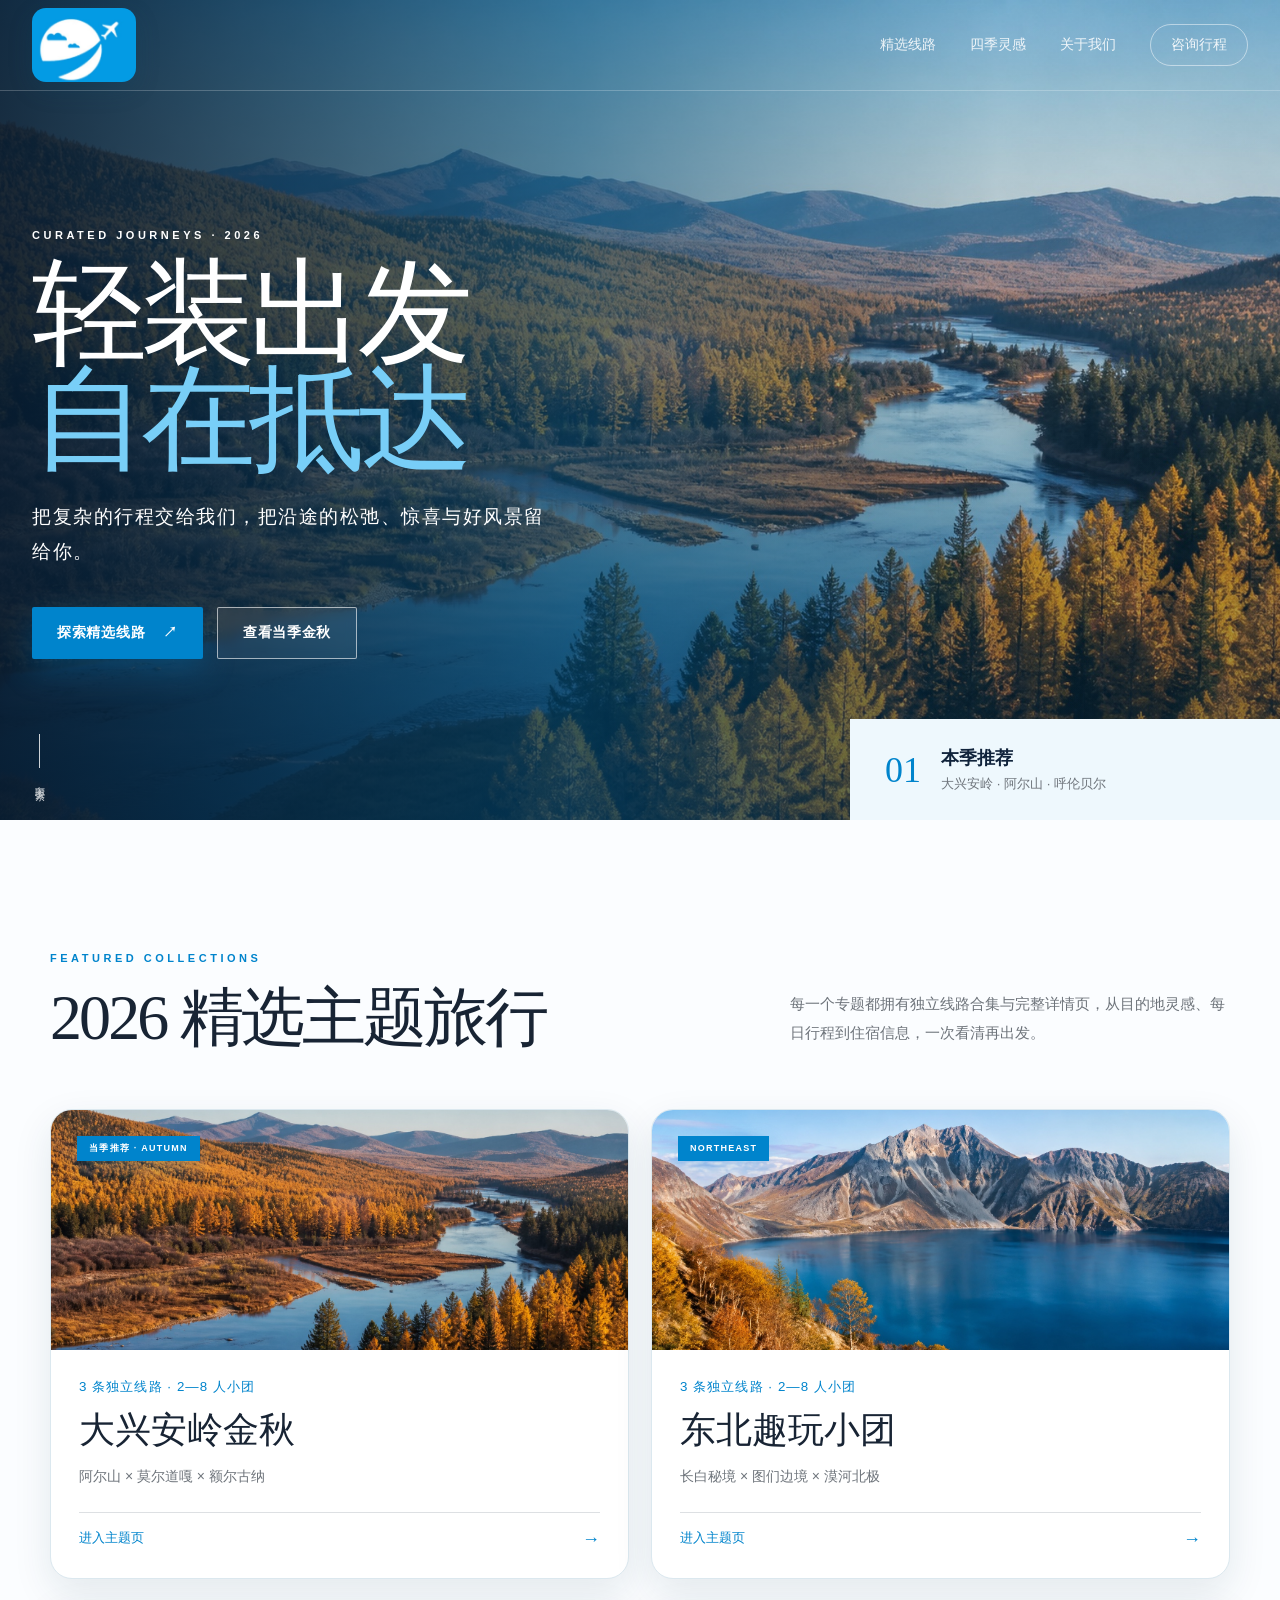
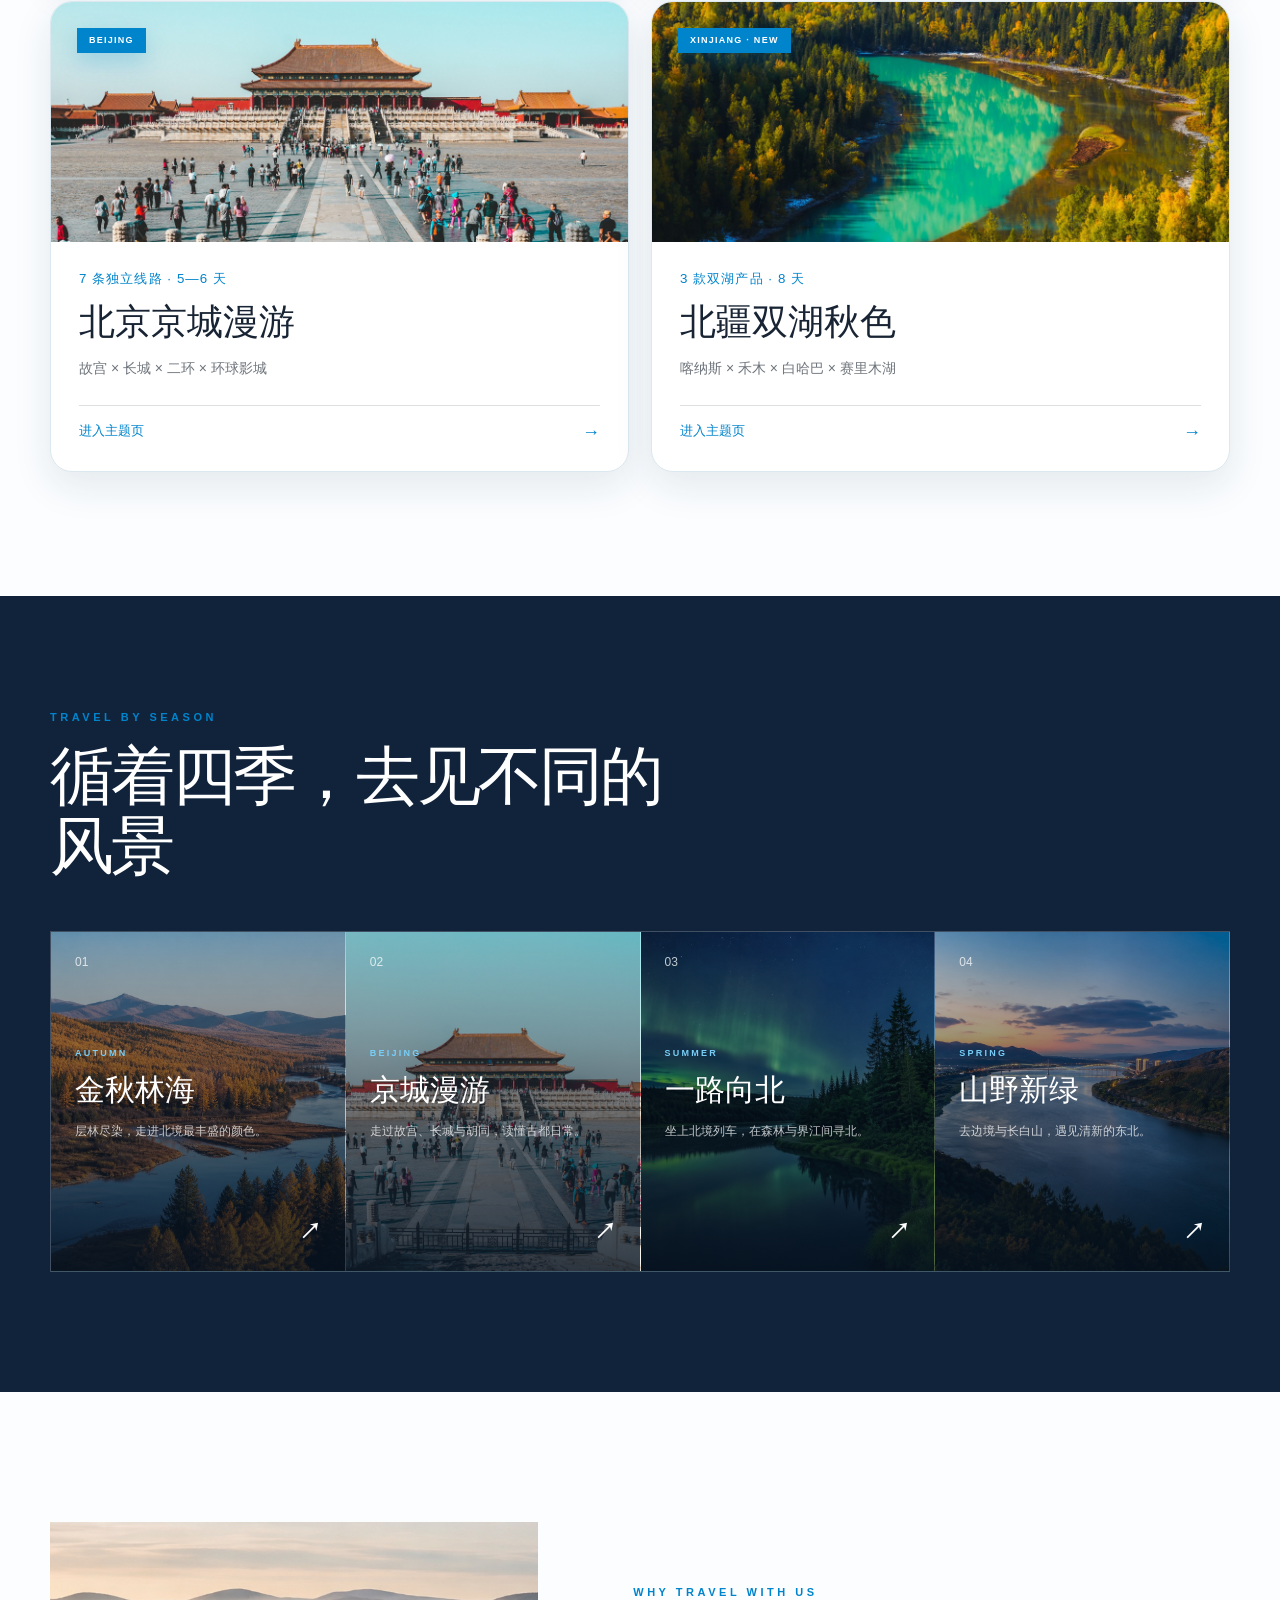
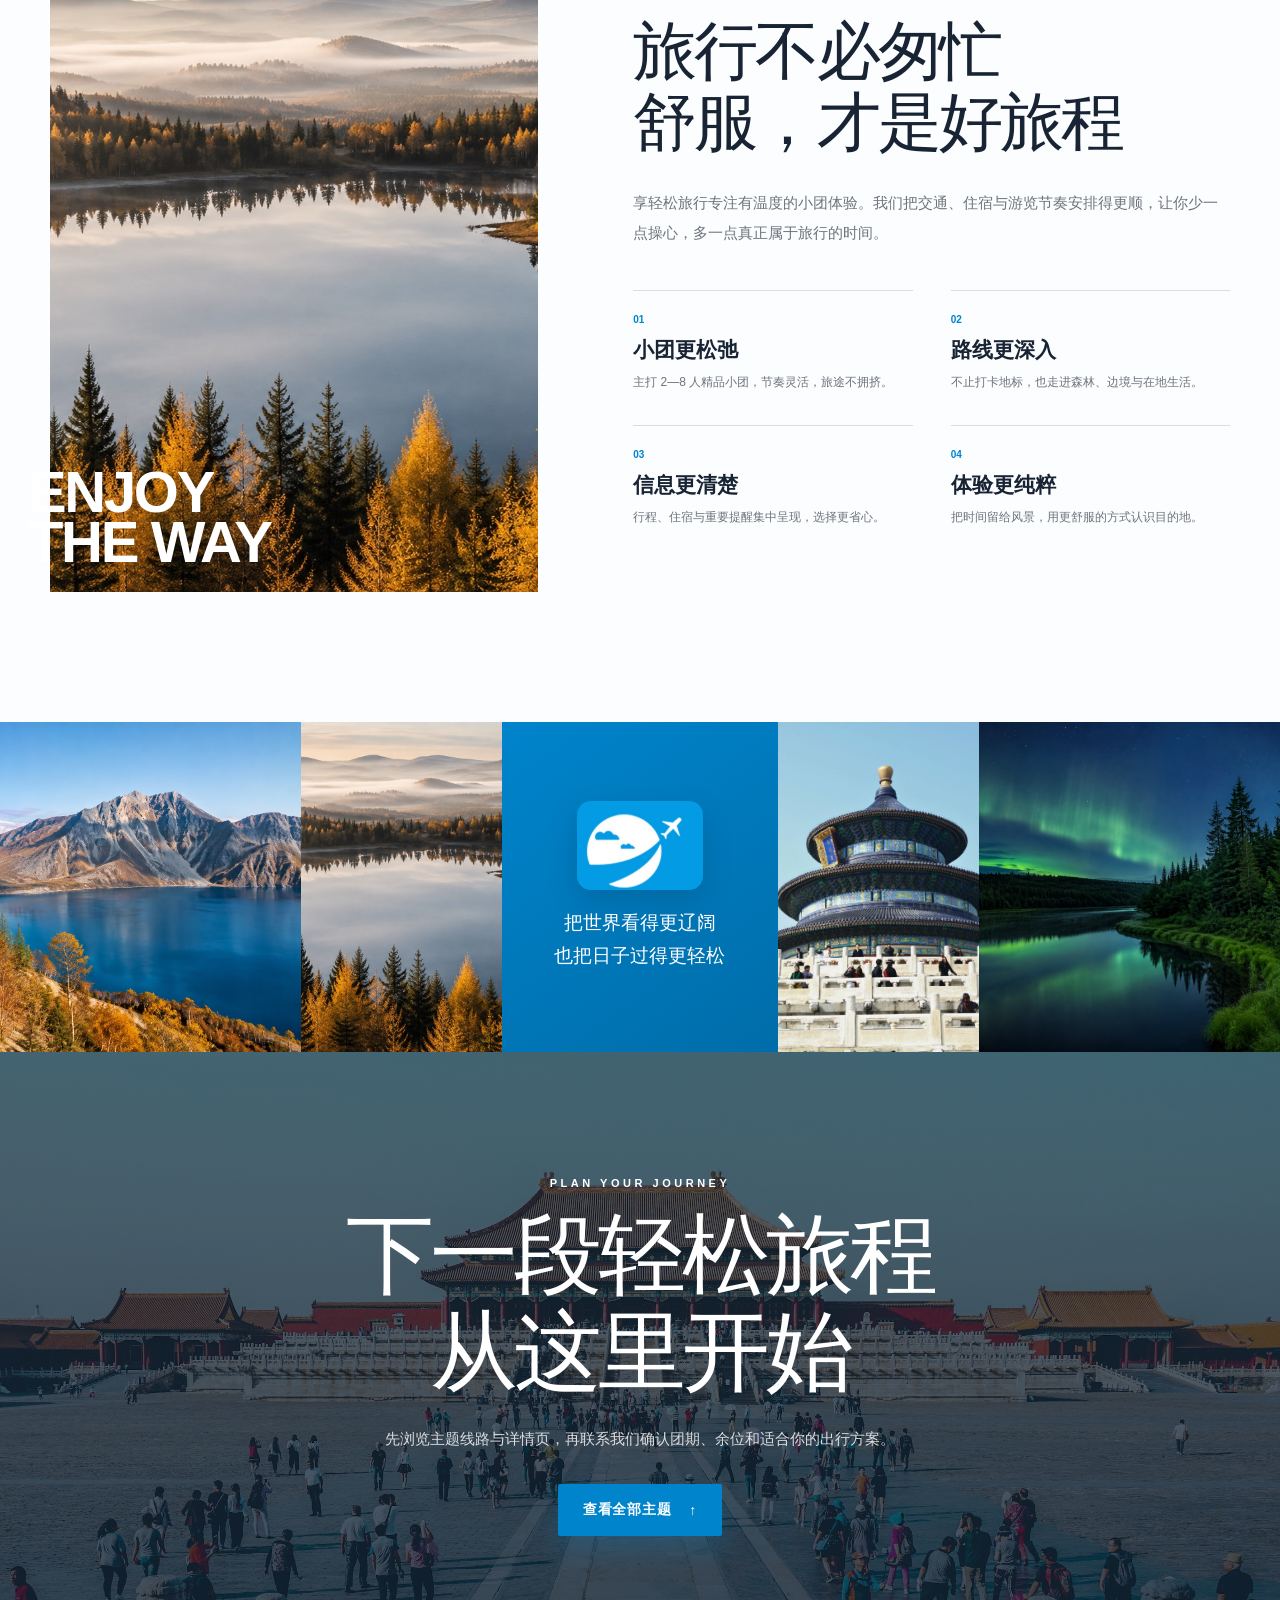
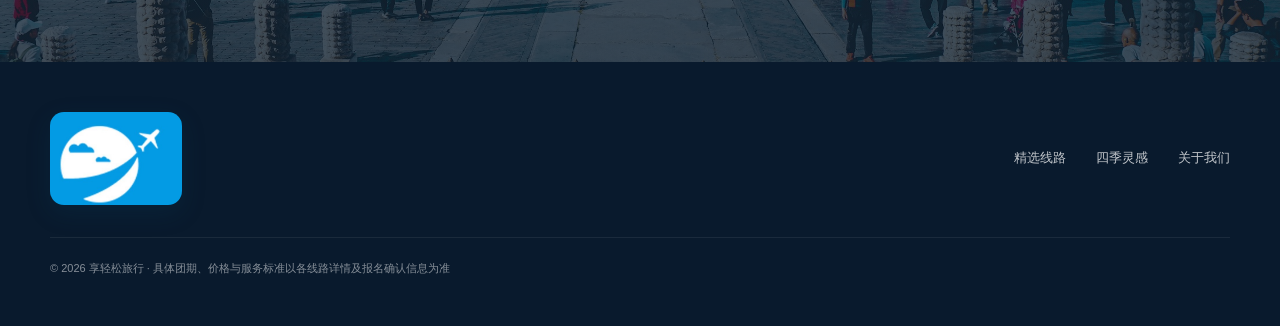
==== commit 3fd3596d: "Add Xinjiang autumn landing page" ====
--- a/index.html
+++ b/index.html
@@ -5,9 +5,9 @@
   <meta name="viewport" content="width=device-width, initial-scale=1">
   <meta name="theme-color" content="#0084cc">
   <title>享轻松旅行｜精品小团与四季主题旅行</title>
-  <meta name="description" content="享轻松旅行，精选北京城市漫游、大兴安岭金秋与东北北境精品小团。">
+  <meta name="description" content="享轻松旅行，精选新疆北疆双湖、北京城市漫游、大兴安岭金秋与东北北境精品小团。">
   <meta property="og:title" content="享轻松旅行｜轻装出发，自在抵达">
-  <meta property="og:description" content="精选北京、东北与大兴安岭主题线路，用更轻松的节奏看见更辽阔的风景。">
+  <meta property="og:description" content="精选新疆、北京、东北与大兴安岭主题线路，用更轻松的节奏看见更辽阔的风景。">
   <meta property="og:type" content="website">
   <link rel="icon" href="assets/brand-symbol.jpg" type="image/jpeg">
   <link rel="stylesheet" href="styles.css?v=20260904e">
@@ -66,6 +66,11 @@
           <span class="collection-tag">BEIJING</span>
           <div class="collection-copy"><small>7 条独立线路 · 5—6 天</small><h3>北京京城漫游</h3><p>故宫 × 长城 × 二环 × 环球影城</p><span class="text-link">进入主题页 <b>→</b></span></div>
         </a>
+        <a class="collection-card" href="xinjiang-2026/">
+          <img src="xinjiang-2026/assets/kanas-river.jpg" alt="北疆喀纳斯金秋湖泊">
+          <span class="collection-tag">XINJIANG · NEW</span>
+          <div class="collection-copy"><small>3 款双湖产品 · 8 天</small><h3>北疆双湖秋色</h3><p>喀纳斯 × 禾木 × 白哈巴 × 赛里木湖</p><span class="text-link">进入主题页 <b>→</b></span></div>
+        </a>
       </div>
     </section>
 
--- a/styles.css
+++ b/styles.css
@@ -52,7 +52,7 @@
 .section-heading { display: grid; grid-template-columns: 1.2fr .8fr; align-items: end; gap: 80px; margin-bottom: 55px; }
 .section-heading h2, .season-head h2, .why-copy h2, .contact h2 { margin: 0; font-family: "Songti SC", "STSong", serif; font-size: clamp(40px, 5vw, 68px); font-weight: 500; line-height: 1.1; letter-spacing: -.045em; }
 .section-heading > p { margin: 0 0 6px; color: var(--muted); font-size: 15px; line-height: 1.95; }
-.collection-grid { display: grid; grid-template-columns: repeat(3, minmax(0, 1fr)); align-items: stretch; gap: 22px; }
+.collection-grid { display: grid; grid-template-columns: repeat(2, minmax(0, 1fr)); align-items: stretch; gap: 22px; }
 .collection-card { position: relative; min-height: 0; display: flex; flex-direction: column; overflow: hidden; color: var(--ink); border: 1px solid #dbe8ef; border-radius: 22px; background: #fff; box-shadow: 0 14px 38px rgba(20,54,75,.1); transition: transform .25s ease, box-shadow .25s ease; }
 .collection-card:hover { transform: translateY(-5px); box-shadow: 0 21px 46px rgba(20,54,75,.16); }
 .collection-card img { position: static; width: 100%; height: 240px; object-fit: cover; object-position: center; background: #102d42; }
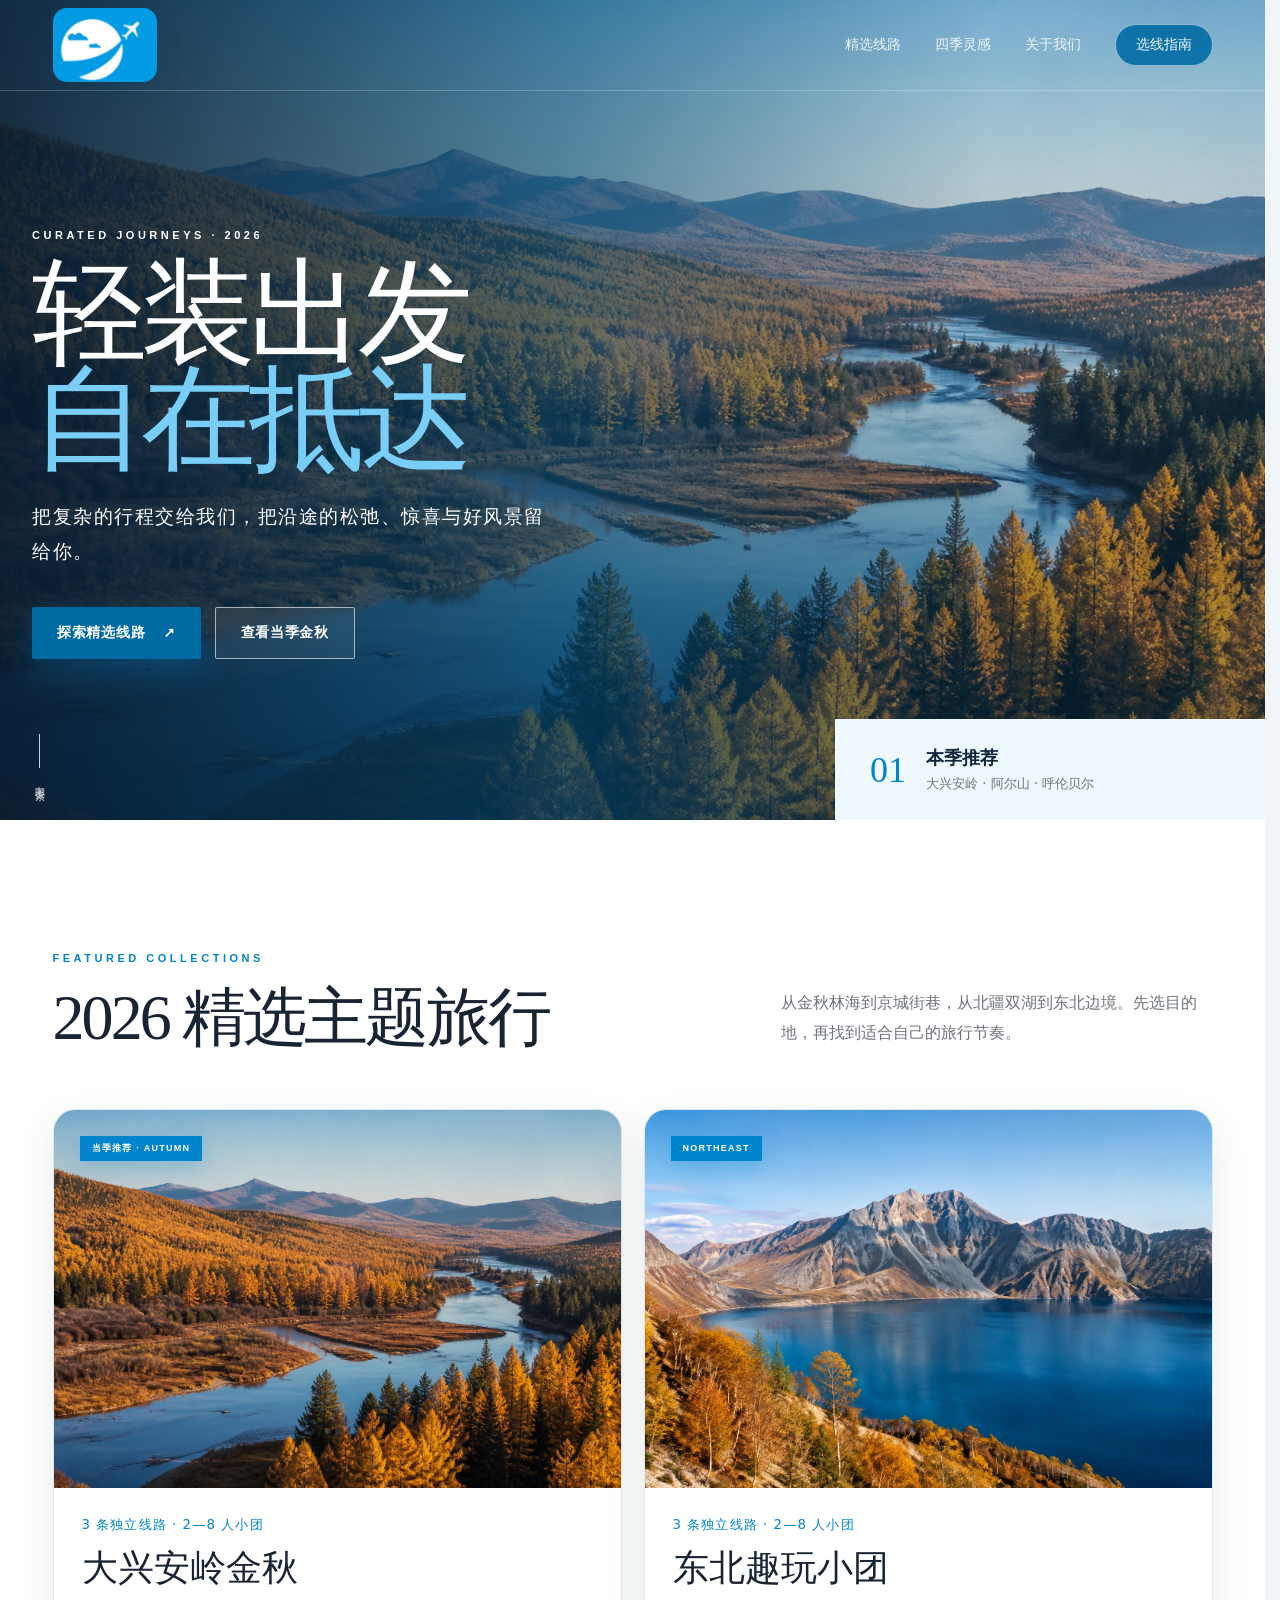
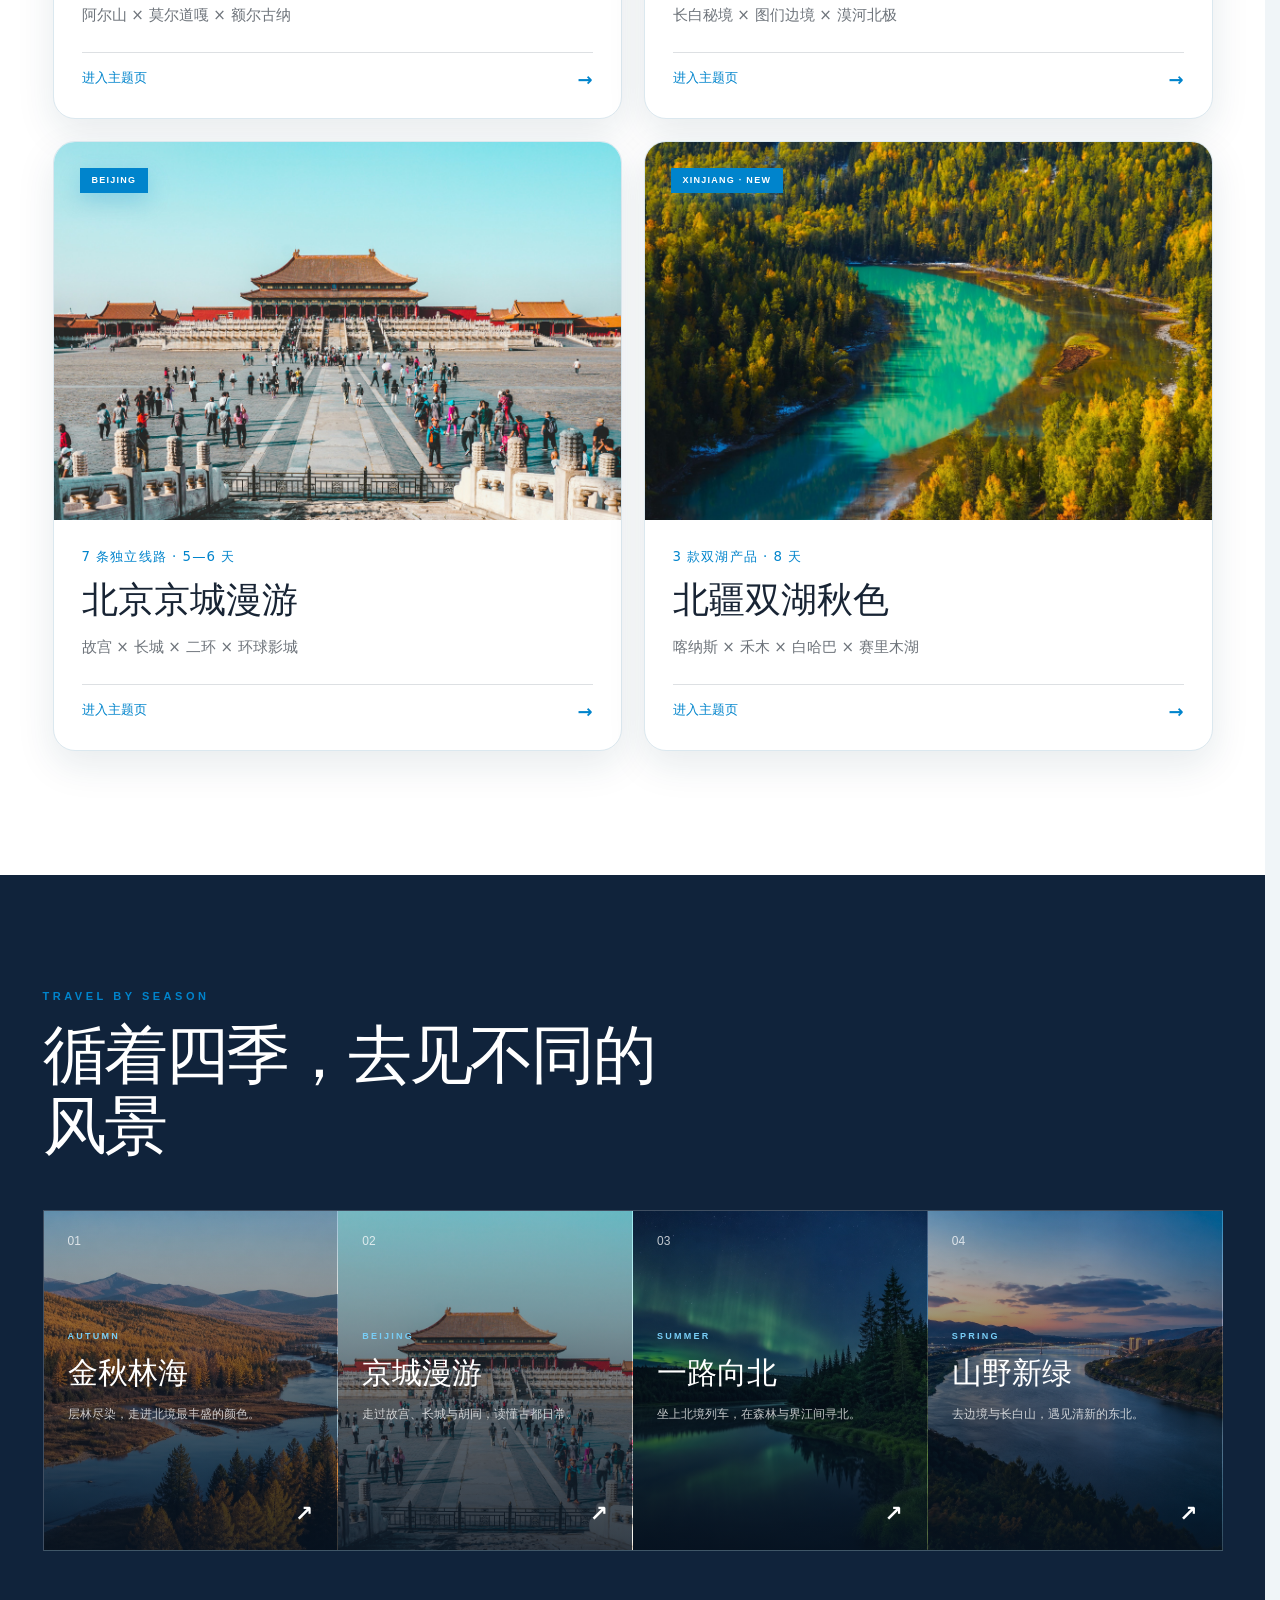
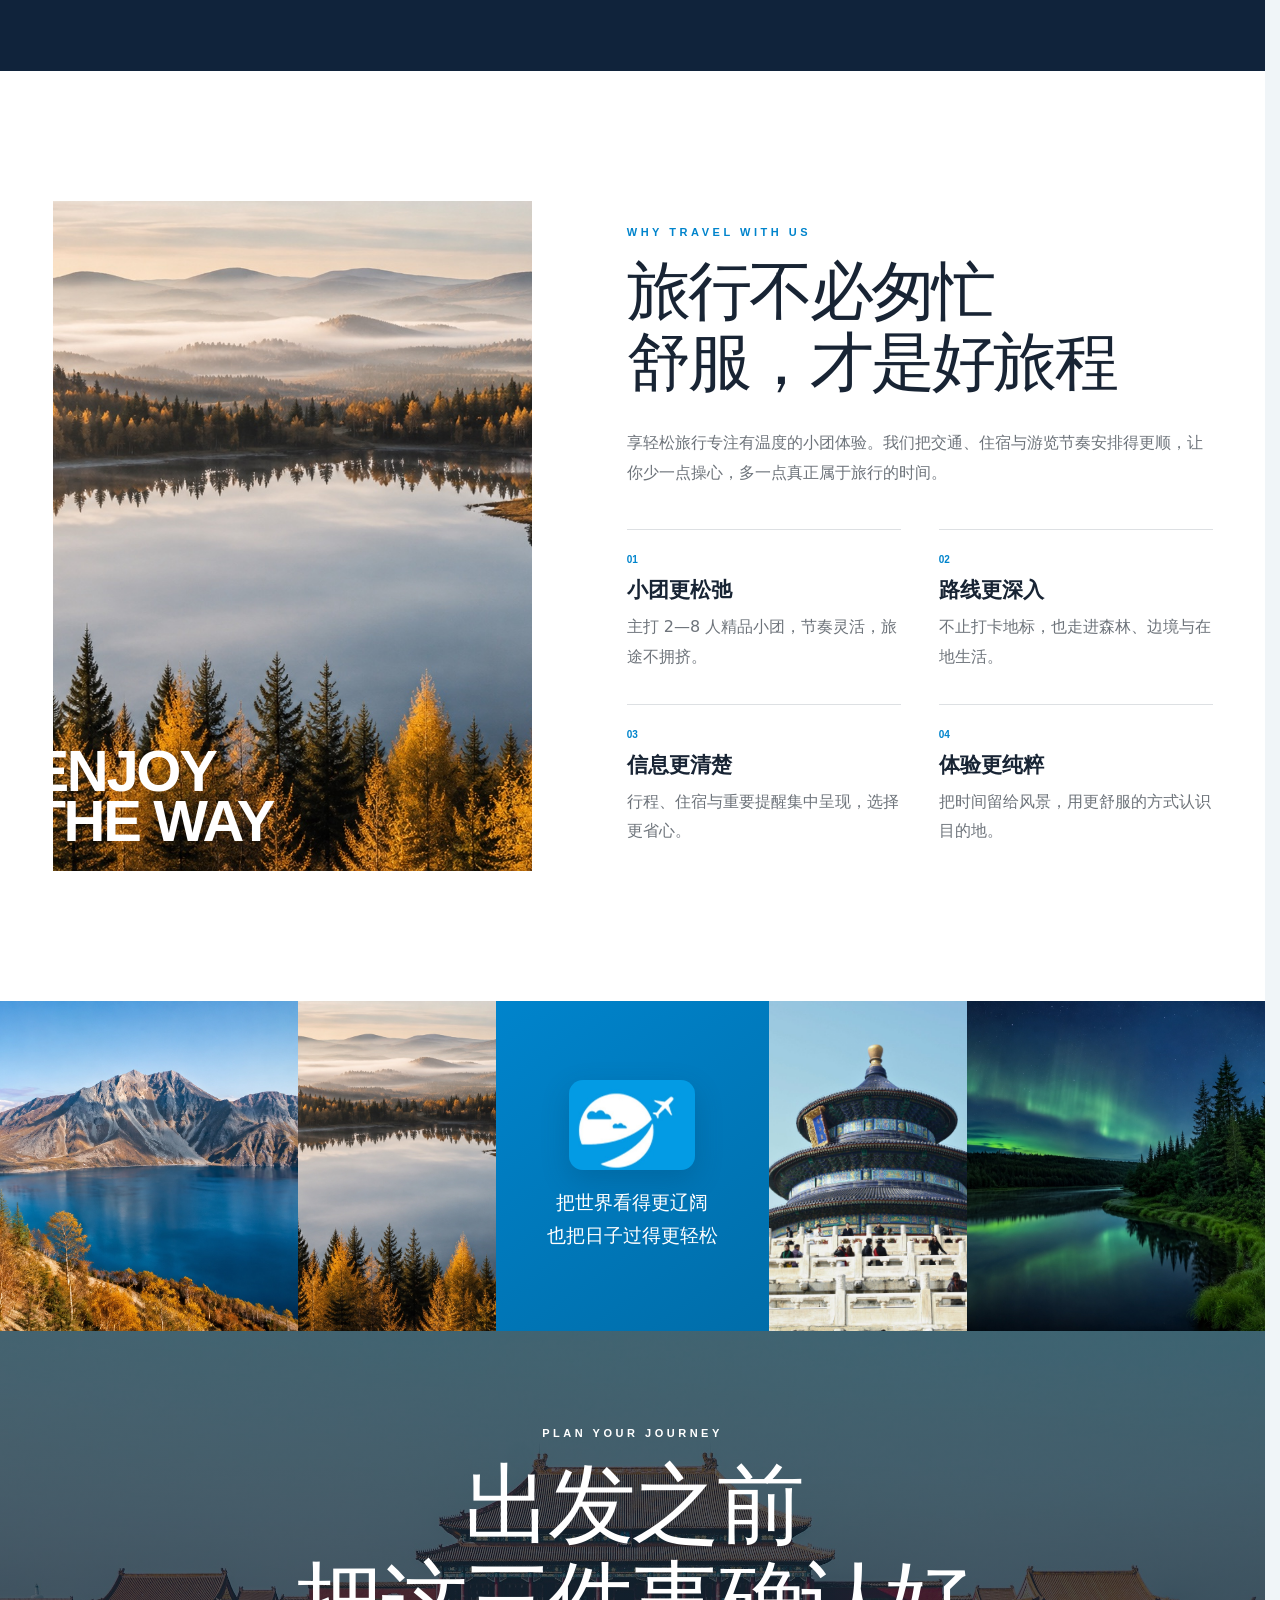
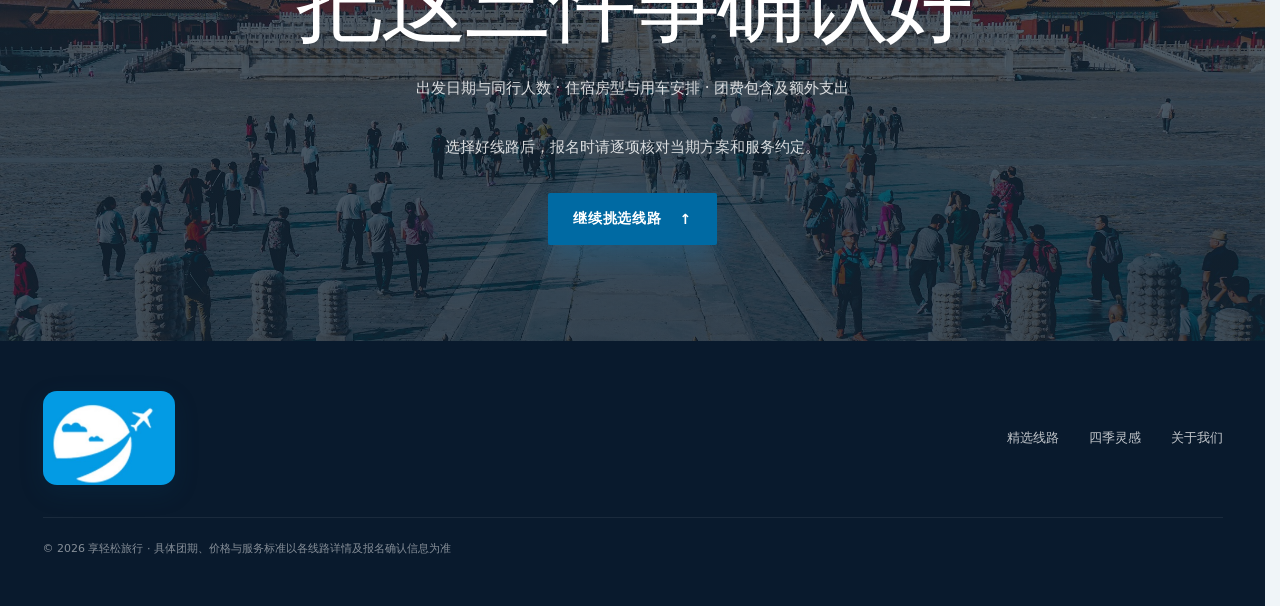
==== commit b67e7d08: "Redesign Xinjiang routes and improve responsive site navigation" ====
--- a/index.html
+++ b/index.html
@@ -11,8 +11,9 @@
   <meta property="og:type" content="website">
   <link rel="icon" href="assets/brand-symbol.jpg" type="image/jpeg">
   <link rel="stylesheet" href="styles.css?v=20260904e">
+  <link rel="stylesheet" href="site-ui.css?v=20260905r1">
 </head>
-<body>
+<body class="site-home-page">
   <header class="site-header">
     <div class="nav-shell">
       <a class="brand" href="#top" aria-label="享轻松旅行首页">
@@ -22,12 +23,13 @@
         <a href="#collections">精选线路</a>
         <a href="#seasons">四季灵感</a>
         <a href="#about">关于我们</a>
-        <a class="nav-cta" href="#contact">咨询行程</a>
+        <a class="nav-cta" href="#contact">选线指南</a>
       </nav>
     </div>
   </header>
 
-  <main id="top">
+  <a class="skip-link" href="#main-content">跳到主要内容</a>
+  <main id="main-content"><span id="top"></span>
     <section class="hero">
       <img class="hero-image" src="assets/generated/autumn-khingan-v2.jpg" alt="大兴安岭金秋河谷">
       <div class="hero-shade"></div>
@@ -47,7 +49,7 @@
     <section class="intro section-shell" id="collections">
       <div class="section-heading">
         <div><p class="eyebrow gold">FEATURED COLLECTIONS</p><h2>2026 精选主题旅行</h2></div>
-        <p>每一个专题都拥有独立线路合集与完整详情页，从目的地灵感、每日行程到住宿信息，一次看清再出发。</p>
+        <p>从金秋林海到京城街巷，从北疆双湖到东北边境。先选目的地，再找到适合自己的旅行节奏。</p>
       </div>
 
       <div class="collection-grid">
@@ -112,7 +114,7 @@
     <section class="contact" id="contact">
       <img src="beijing-2026/assets/forbidden-city.jpg" alt="北京故宫">
       <div class="contact-shade"></div>
-      <div class="contact-copy"><p class="eyebrow">PLAN YOUR JOURNEY</p><h2>下一段轻松旅程<br>从这里开始</h2><p>先浏览主题线路与详情页，再联系我们确认团期、余位和适合你的出行方案。</p><a class="button primary" href="#collections">查看全部主题 <span>↑</span></a></div>
+      <div class="contact-copy"><p class="eyebrow">PLAN YOUR JOURNEY</p><h2>出发之前<br>把这三件事确认好</h2><p>出发日期与同行人数 · 住宿房型与用车安排 · 团费包含及额外支出</p><p>选择好线路后，报名时请逐项核对当期方案和服务约定。</p><a class="button primary" href="#collections">继续挑选线路 <span>↑</span></a></div>
     </section>
   </main>
 
--- a/site-ui.css
+++ b/site-ui.css
@@ -0,0 +1,130 @@
+/* Shared brand and accessibility layer. Keep theme-specific identity in each collection. */
+/* Consistent chapter access for the existing long-form routes. */
+body.detail-page .topbar { position: sticky; top: 0; z-index: 30; }
+body.detail-page .topbar .shell { height: 76px; }
+.legacy-jumplinks { position: sticky; top: 76px; z-index: 20; background: #fff; border-bottom: 1px solid var(--xqs-line); }
+.legacy-jumplinks > div { display: flex; gap: 28px; width: calc(100% - var(--xqs-gutter) * 2); max-width: var(--xqs-content); margin-inline: auto; overflow-x: auto; scrollbar-width: thin; }
+.legacy-jumplinks a { display: inline-flex; align-items: center; flex: 0 0 auto; min-height: 54px; font-size: 14px; font-weight: 700; color: var(--xqs-action); text-decoration: none; }
+body.detail .photo-grid { grid-template-columns: repeat(3, minmax(0, 1fr)); }
+body.detail .photo-grid img, body.detail .photo-grid img:first-child, body.detail .photo-grid img:nth-child(n+4) { grid-column: auto; grid-row: auto; height: auto; width: 100%; aspect-ratio: 3 / 2; object-fit: cover; }
+body.detail .day-card p, body.detail .highlight p, body.detail .service p, body.detail .service li, body.detail .notice p { font-size: 16px; line-height: 1.85; }
+body.detail .brand img { object-fit: contain; height: auto; }
+body.detail .quick small { font-size: 13px; }
+body .route-body > p, body .route-points li { font-size: 14px; }
+body .route-body { height: auto; flex: 1; }
+@media (max-width: 680px) {
+  body.detail-page .topbar .shell { height: 64px; }
+  .legacy-jumplinks { top: 64px; }
+  .legacy-jumplinks > div { gap: 24px; }
+  .legacy-jumplinks a { min-height: 50px; font-size: 13px; }
+  body.detail .photo-grid { grid-template-columns: repeat(2, minmax(0,1fr)); }
+}
+:root {
+  --xqs-brand: #0084cc;
+  --xqs-action: #006aa3;
+  --xqs-ink: #163447;
+  --xqs-muted: #526875;
+  --xqs-line: #d9e5ec;
+  --xqs-surface: #fff;
+  --xqs-canvas: #f0f5f8;
+  --xqs-page: 1280px;
+  --xqs-content: 1160px;
+  --xqs-radius: 16px;
+  --xqs-gutter: clamp(18px, 4vw, 60px);
+}
+html { scroll-padding-top: 150px; scrollbar-gutter: stable; }
+* { box-sizing: border-box; }
+[hidden] { display: none !important; }
+body { font-family: "PingFang SC", "Microsoft YaHei", system-ui, sans-serif; }
+a:focus-visible, button:focus-visible, [tabindex]:focus-visible, summary:focus-visible {
+  outline: 3px solid var(--xqs-action); outline-offset: 4px;
+}
+:target { scroll-margin-top: 0; }
+img { max-width: 100%; }
+img[src*="brand-symbol.jpg"] { object-fit: contain; }
+body.detail .topbar { position: sticky; top: 0; background: #fff; color: var(--xqs-ink); border-color: var(--xqs-line); z-index: 30; }
+body.detail .topbar .shell { height: 76px; }
+body.detail .footer img { height: auto; }
+@media (max-width: 680px) { body.detail .topbar .shell { height: 64px; } }
+.skip-link { position: fixed; top: -100px; left: 20px; z-index: 100; padding: 12px 20px; background: #fff; color: #006aa3; }
+.skip-link:focus { top: 12px; }
+.site-main-width, body > main, body > .site-header, body > .site-footer,
+body > .topbar, body > footer, body.detail-page > .page {
+  max-width: var(--xqs-page); margin-left: auto; margin-right: auto;
+}
+body { margin: 0; background: var(--xqs-canvas); }
+body > main { background: #fff; }
+body > main > .section-shell, .site-header > .nav-shell,
+body > .topbar > .shell, body > main > .shell, .theme-fun.detail-page .detail-main {
+  width: calc(100% - var(--xqs-gutter) * 2); max-width: var(--xqs-content);
+}
+body.landing-page .page, body.landing-page .paper, body.detail-page .page { overflow: clip; }
+body .button.primary, body .nav-cta, .theme-fun.landing-page .schedule { background: var(--xqs-action); color: #fff; }
+body .collection-card > img { width: 100%; height: auto; aspect-ratio: 3 / 2; object-fit: cover; }
+body .collection-grid { align-items: stretch; }
+body .collection-card, body .collection-card.featured { grid-column: auto; display: flex; flex-direction: column; }
+body .collection-copy { flex: 1; display: flex; flex-direction: column; }
+body .collection-copy .text-link { margin-top: auto; padding-top: 16px; }
+body .collection-copy p { font-size: 15px; }
+body .section-heading > p, body .why-intro, body .values p { font-size: 16px; line-height: 1.85; }
+body.landing-page .route-list, body.landing-page .poster-list { align-items: stretch; }
+body.landing-page .poster, body.landing-page .route-card { width: 100%; max-width: none; min-width: 0; }
+.theme-fun.landing-page .poster-info { flex: 1; height: auto; justify-content: space-between; }
+.theme-fun.landing-page .selling-points li { font-size: 14px; line-height: 1.7; }
+.theme-fun.landing-page h2.poster-title { margin: 0; font-weight: 800; }
+.theme-autumn.landing-page .route-title h2 { margin: 8px 0 0; font: inherit; font-size: clamp(27px, 2.5vw, 38px); font-weight: 800; }
+.theme-autumn.landing-page .route-body > p { font-size: 15px; }
+.theme-autumn.landing-page .route-body { flex: 1; }
+.theme-autumn.landing-page .route-cta { margin-top: auto; }
+body.detail-page p, body.detail-page .day p, body.detail-page .info-card p,
+body.detail-page .spec-value, body.detail-page .spec-row, body.detail-page .note,
+body.detail-page .sidebar p { font-size: 16px; line-height: 1.85; }
+body.detail-page .fact span, body.detail-page small, body.detail-page .media-card figcaption,
+body.detail-page .price-extra, body.detail-page .price-note, body.detail-page .tag { font-size: 14px; line-height: 1.7; }
+body.detail-page .real-media-grid .media-card img,
+body.theme-autumn.detail-page .media-grid .media-card img {
+  width: 100%; height: auto; aspect-ratio: 4 / 3; object-fit: contain; background: #f2f5f7;
+}
+body.detail-page .media-card { margin: 0; min-width: 0; }
+body .route-return { display: flex; justify-content: space-between; align-items: center; flex-wrap: wrap; gap: 16px; padding: 24px; margin: 32px auto; width: calc(100% - var(--xqs-gutter) * 2); max-width: var(--xqs-content); border-block: 1px solid var(--xqs-line); }
+.route-return a { display: inline-flex; align-items: center; min-height: 44px; color: var(--xqs-action); font-size: 15px; font-weight: 700; text-decoration: none; }
+.detail-layout > div, .price-plans, .price-plan { min-width: 0; }
+.price-scroll { width: 100%; max-width: 100%; min-width: 0; overflow-x: auto; border: 1px solid var(--xqs-line); border-radius: 10px; scrollbar-width: auto; }
+.fare-table { width: 100%; min-width: 420px; border-collapse: collapse; font-size: 14px; text-align: left; background: #fff; color: var(--xqs-ink); }
+.fare-table th, .fare-table td { padding: 13px 14px; border-bottom: 1px solid var(--xqs-line); white-space: nowrap; }
+.fare-table thead { background: #eaf4fa; color: #174d6b; }
+.fare-table tbody tr:last-child > * { border-bottom: 0; }
+.fare-table strong { color: #006aa3; }
+.sr-only { position: absolute; width: 1px; height: 1px; padding: 0; margin: -1px; overflow: hidden; clip-path: inset(50%); white-space: nowrap; border: 0; }
+.route-error { padding: 80px 24px; text-align: center; color: #163447; background: #f0f7fb; }
+.route-error h1 { font-size: clamp(28px, 5vw, 44px); }
+.route-error p { max-width: 640px; margin: 20px auto; line-height: 1.8; }
+.route-error a { display: inline-block; padding: 12px 20px; color: #fff; background: #006aa3; border-radius: 8px; }
+.route-unavailable .topbar { position: relative; color: var(--xqs-ink); background: #fff; border-color: var(--xqs-line); }
+.price-swipe-hint { display: none; }
+@media (max-width: 680px) { body.detail-page .price-swipe-hint { display: block; margin: 10px 0; font-size: 13px; color: #fff; } }
+.contact-pending { padding: 16px 20px; border: 1px solid rgba(255,255,255,.4); line-height: 1.8; }
+@media (max-width: 900px) {
+  body .collection-grid { grid-template-columns: repeat(2, minmax(0, 1fr)); }
+  body .site-header nav a[href="#collections"] { display: inline-flex; }
+  body .section-heading { gap: 24px; }
+}
+@media (max-width: 680px) {
+  html { scroll-padding-top: 132px; }
+  :target { scroll-margin-top: 0; }
+  body .collection-grid { grid-template-columns: 1fr; gap: 24px; }
+  body .site-header .nav-shell { width: calc(100% - 32px); gap: 12px; }
+  body .site-header nav { gap: 12px; }
+  body .site-header nav a { font-size: 14px; }
+  body .site-header .brand img { max-width: 58px; }
+  body .site-header nav .nav-cta { padding: 11px 13px; }
+  body.detail-page .media-grid, body.detail-page .real-media-grid { grid-template-columns: 1fr; }
+  body.detail-page .media-card.wide { grid-column: auto; }
+  body.detail-page .detail-hero h1 { overflow-wrap: anywhere; }
+  .route-return { padding: 18px 0; }
+  .fare-table th, .fare-table td { padding: 12px; }
+}
+@media (prefers-reduced-motion: reduce) {
+  html { scroll-behavior: auto !important; }
+  *, *::before, *::after { animation-duration: .01ms !important; animation-iteration-count: 1 !important; transition-duration: .01ms !important; scroll-behavior: auto !important; }
+}
